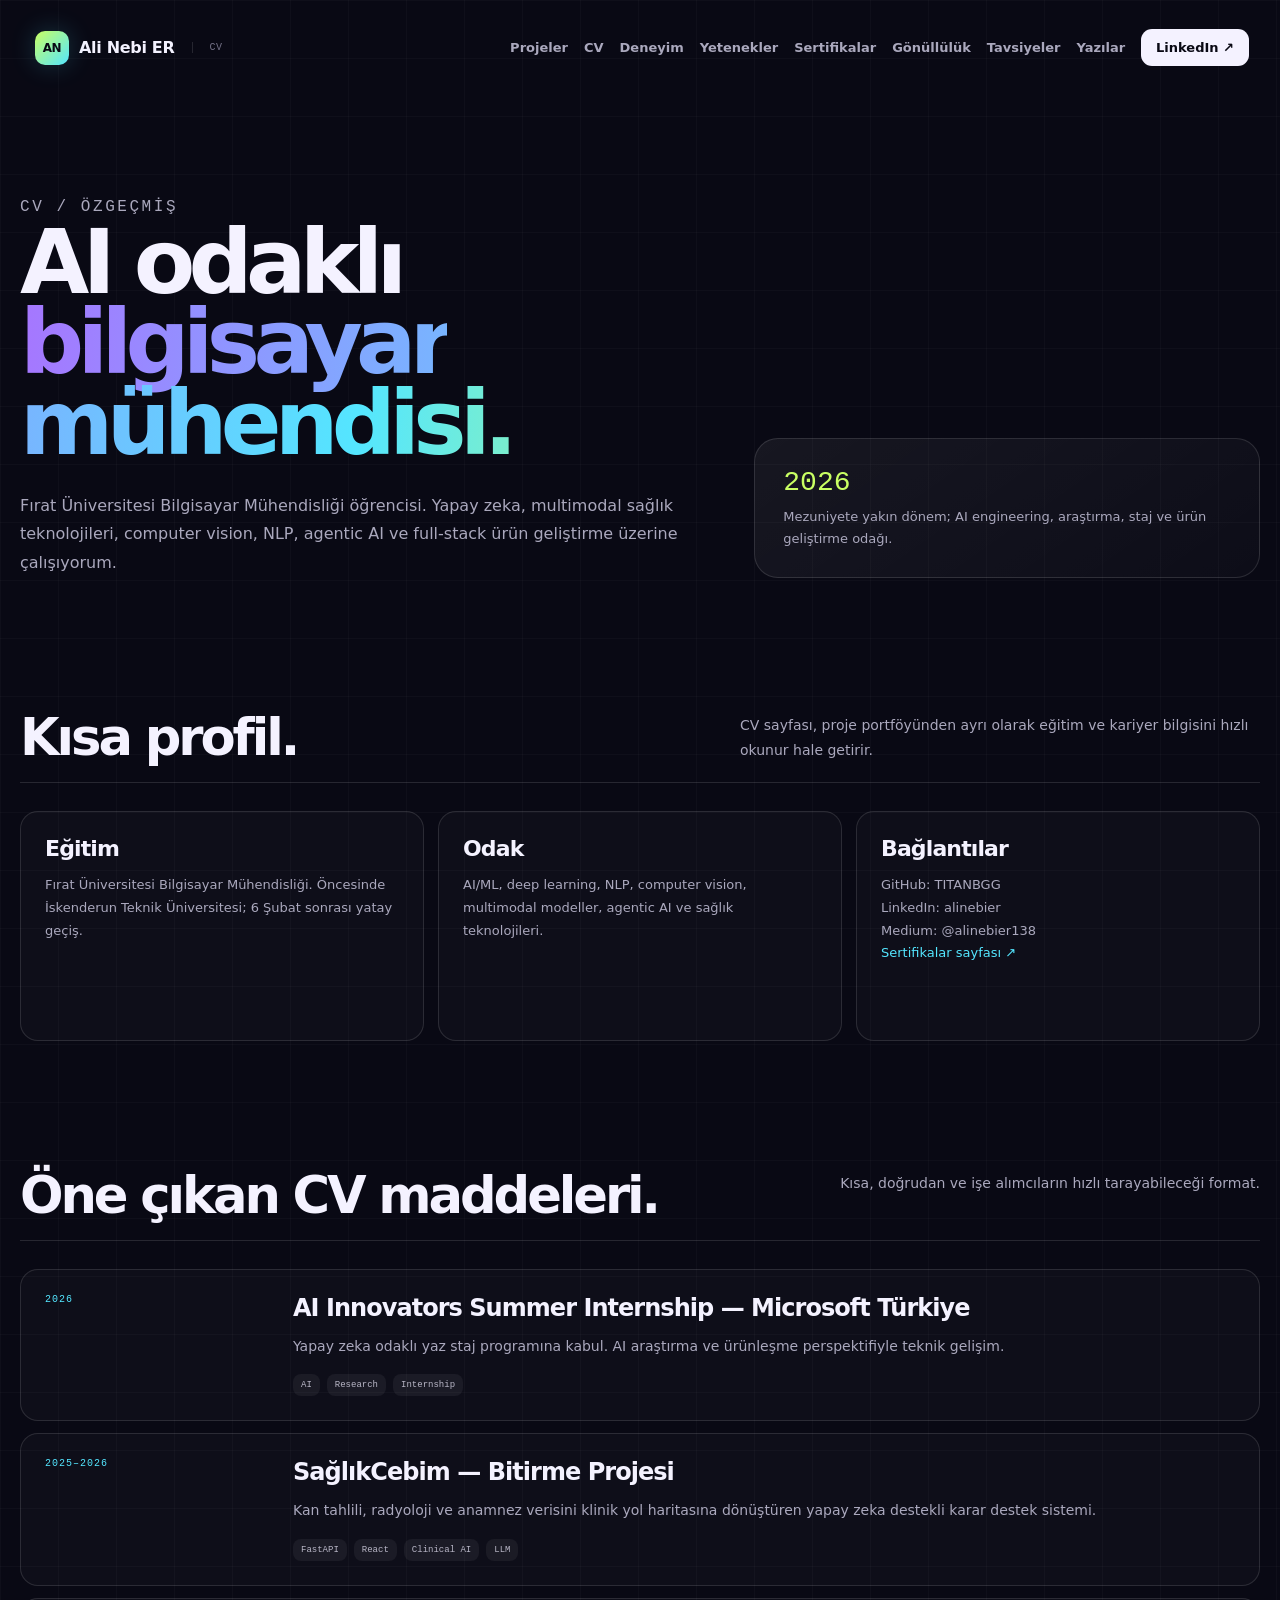
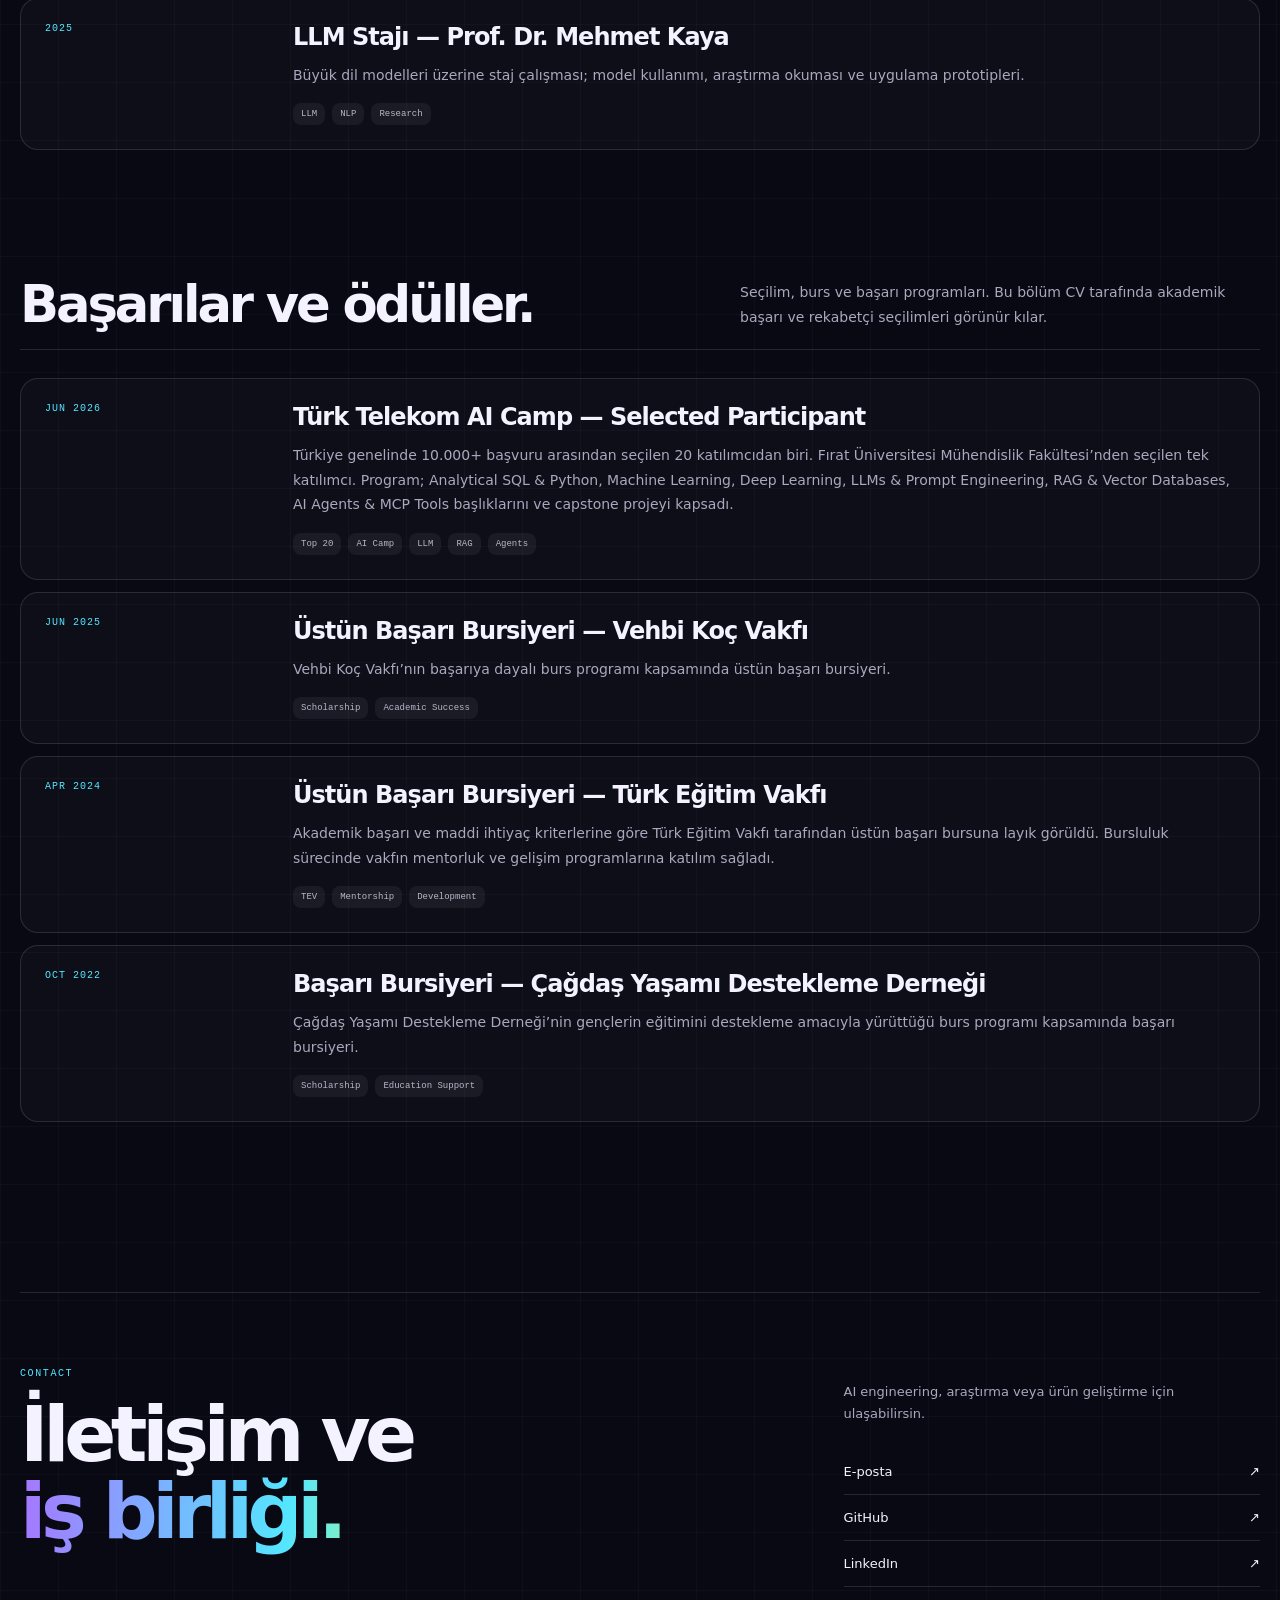
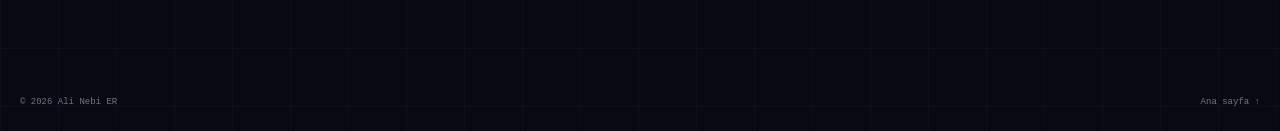
==== cv.html @ 29ad794d "Publish portfolio site" ====
﻿<!DOCTYPE html>
<!-- saved from url=(0043)https://ali-nebi-er.titanbg.chatgpt.site/cv -->
<html lang="tr"><head><meta http-equiv="Content-Type" content="text/html; charset=UTF-8">
    
    <meta name="viewport" content="width=device-width, initial-scale=1.0">
    <meta name="theme-color" content="#090914">
    <meta name="description" content="Ali Nebi ER CV: eğitim, deneyim, projeler, yetenekler ve iletişim bilgileri.">
    <title>CV — Ali Nebi ER</title>
    <link rel="icon" href="./assets/favicon.svg" type="image/svg+xml">
    <link rel="preconnect" href="https://fonts.googleapis.com/">
    <link rel="preconnect" href="https://fonts.gstatic.com/" crossorigin="">
    <link href="./assets/css2" rel="stylesheet">
    <link rel="stylesheet" href="./assets/styles.css">
    <script src="./assets/script.js" defer=""></script>
  </head>
  <body>
    <div class="page-progress" data-page-progress="" aria-hidden="true" style="--scroll-progress: 0.0000;"></div>
    <header class="site-header" data-header="">
      <a class="brand" href="./index.html#top" aria-label="Ana sayfa"><span class="brand-mark">AN</span><span class="brand-text">Ali Nebi ER</span><span class="brand-sub">CV</span></a>
      <nav class="nav" aria-label="Ana menü">
        <a href="./index.html#projeler">Projeler</a><a href="./cv.html">CV</a><a href="./deneyim.html">Deneyim</a><a href="./yetenekler.html">Yetenekler</a><a href="./cv.html#basarilar">Sertifikalar</a><a href="./gonulluluk.html">Gönüllülük</a><a href="./tavsiyeler.html">Tavsiyeler</a><a href="./yazilar.html">Yazılar</a>
        <a class="nav-cta" href="https://www.linkedin.com/in/alinebier" target="_blank" rel="noreferrer">LinkedIn ↗</a>
      </nav>
    </header>
    <main>
      <section class="page-hero section">
        <div class="reveal is-visible">
          <p class="page-kicker">CV / ÖZGEÇMİŞ</p>
          <h1>AI odaklı<br><span class="gradient-text">bilgisayar mühendisi.</span></h1>
          <p>Fırat Üniversitesi Bilgisayar Mühendisliği öğrencisi. Yapay zeka, multimodal sağlık teknolojileri, computer vision, NLP, agentic AI ve full-stack ürün geliştirme üzerine çalışıyorum.</p>
        </div>
        <div class="page-card reveal is-visible"><strong>2026</strong><span>Mezuniyete yakın dönem; AI engineering, araştırma, staj ve ürün geliştirme odağı.</span></div>
      </section>
      <section class="content-section section">
        <div class="content-heading reveal is-visible"><h2>Kısa profil.</h2><p>CV sayfası, proje portföyünden ayrı olarak eğitim ve kariyer bilgisini hızlı okunur hale getirir.</p></div>
        <div class="info-grid">
          <article class="info-card reveal is-visible"><h3>Eğitim</h3><p>Fırat Üniversitesi Bilgisayar Mühendisliği. Öncesinde İskenderun Teknik Üniversitesi; 6 Şubat sonrası yatay geçiş.</p></article>
          <article class="info-card reveal is-visible"><h3>Odak</h3><p>AI/ML, deep learning, NLP, computer vision, multimodal modeller, agentic AI ve sağlık teknolojileri.</p></article>
          <article class="info-card reveal is-visible"><h3>Bağlantılar</h3><p>GitHub: TITANBGG<br>LinkedIn: alinebier<br>Medium: @alinebier138<br><a class="card-repo" href="./cv.html#basarilar">Sertifikalar sayfası ↗</a></p></article>
        </div>
      </section>
      <section class="content-section section">
        <div class="content-heading reveal"><h2>Öne çıkan CV maddeleri.</h2><p>Kısa, doğrudan ve işe alımcıların hızlı tarayabileceği format.</p></div>
        <div class="timeline">
          <article class="timeline-item reveal"><span class="timeline-date">2026</span><div><h3>AI Innovators Summer Internship — Microsoft Türkiye</h3><p>Yapay zeka odaklı yaz staj programına kabul. AI araştırma ve ürünleşme perspektifiyle teknik gelişim.</p><div class="tag-row"><span>AI</span><span>Research</span><span>Internship</span></div></div></article>
          <article class="timeline-item reveal"><span class="timeline-date">2025–2026</span><div><h3>SağlıkCebim — Bitirme Projesi</h3><p>Kan tahlili, radyoloji ve anamnez verisini klinik yol haritasına dönüştüren yapay zeka destekli karar destek sistemi.</p><div class="tag-row"><span>FastAPI</span><span>React</span><span>Clinical AI</span><span>LLM</span></div></div></article>
          <article class="timeline-item reveal"><span class="timeline-date">2025</span><div><h3>LLM Stajı — Prof. Dr. Mehmet Kaya</h3><p>Büyük dil modelleri üzerine staj çalışması; model kullanımı, araştırma okuması ve uygulama prototipleri.</p><div class="tag-row"><span>LLM</span><span>NLP</span><span>Research</span></div></div></article>
        </div>
      </section>
      <section class="content-section section" id="basarilar">
        <div class="content-heading reveal"><h2>Başarılar ve ödüller.</h2><p>Seçilim, burs ve başarı programları. Bu bölüm CV tarafında akademik başarı ve rekabetçi seçilimleri görünür kılar.</p></div>
        <div class="timeline">
          <article class="timeline-item reveal"><span class="timeline-date">Jun 2026</span><div><h3>Türk Telekom AI Camp — Selected Participant</h3><p>Türkiye genelinde 10.000+ başvuru arasından seçilen 20 katılımcıdan biri. Fırat Üniversitesi Mühendislik Fakültesi’nden seçilen tek katılımcı. Program; Analytical SQL &amp; Python, Machine Learning, Deep Learning, LLMs &amp; Prompt Engineering, RAG &amp; Vector Databases, AI Agents &amp; MCP Tools başlıklarını ve capstone projeyi kapsadı.</p><div class="tag-row"><span>Top 20</span><span>AI Camp</span><span>LLM</span><span>RAG</span><span>Agents</span></div></div></article>
          <article class="timeline-item reveal"><span class="timeline-date">Jun 2025</span><div><h3>Üstün Başarı Bursiyeri — Vehbi Koç Vakfı</h3><p>Vehbi Koç Vakfı’nın başarıya dayalı burs programı kapsamında üstün başarı bursiyeri.</p><div class="tag-row"><span>Scholarship</span><span>Academic Success</span></div></div></article>
          <article class="timeline-item reveal"><span class="timeline-date">Apr 2024</span><div><h3>Üstün Başarı Bursiyeri — Türk Eğitim Vakfı</h3><p>Akademik başarı ve maddi ihtiyaç kriterlerine göre Türk Eğitim Vakfı tarafından üstün başarı bursuna layık görüldü. Bursluluk sürecinde vakfın mentorluk ve gelişim programlarına katılım sağladı.</p><div class="tag-row"><span>TEV</span><span>Mentorship</span><span>Development</span></div></div></article>
          <article class="timeline-item reveal"><span class="timeline-date">Oct 2022</span><div><h3>Başarı Bursiyeri — Çağdaş Yaşamı Destekleme Derneği</h3><p>Çağdaş Yaşamı Destekleme Derneği’nin gençlerin eğitimini destekleme amacıyla yürüttüğü burs programı kapsamında başarı bursiyeri.</p><div class="tag-row"><span>Scholarship</span><span>Education Support</span></div></div></article>
        </div>
      </section>
      <footer class="contact-footer section reveal"><div><p class="eyebrow">CONTACT</p><h2>İletişim ve<br><span class="gradient-text">iş birliği.</span></h2></div><div class="contact-side"><p>AI engineering, araştırma veya ürün geliştirme için ulaşabilirsin.</p><div class="social-links"><a href="mailto:alinebier138@gmail.com">E-posta <span>↗</span></a><a href="https://github.com/TITANBGG" target="_blank" rel="noreferrer">GitHub <span>↗</span></a><a href="https://www.linkedin.com/in/alinebier" target="_blank" rel="noreferrer">LinkedIn <span>↗</span></a></div></div><div class="footer-bottom"><span>© <span data-year="">2026</span> Ali Nebi ER</span><a href="./index.html#top">Ana sayfa ↑</a></div></footer>
    </main>
  

<audio class="audio-output" style="display: none;"></audio><div id="volume-booster-visusalizer">
                    <div class="sound">
                        <div class="sound-icon"></div>
                        <div class="sound-wave sound-wave_one"></div>
                        <div class="sound-wave sound-wave_two"></div>
                        <div class="sound-wave sound-wave_three"></div>
                    </div>
                    <div class="segments-box">
                        <div data-range="1-20" class="segment"><span></span></div>
                        <div data-range="21-40" class="segment"><span></span></div>
                        <div data-range="41-60" class="segment"><span></span></div>
                        <div data-range="61-80" class="segment"><span></span></div>
                        <div data-range="81-100" class="segment"><span></span></div>
                    </div>
                </div></body></html>
---- assets/styles.css ----
:root {
  --bg: #090914;
  --surface: #111120;
  --surface-2: #17172a;
  --text: #f4f2ff;
  --muted: #aaa8bd;
  --muted-2: #747287;
  --line: rgba(255, 255, 255, 0.12);
  --line-strong: rgba(255, 255, 255, 0.22);
  --purple: #a676ff;
  --cyan: #54e6ff;
  --lime: #c9ff63;
  --orange: #ff8460;
  --radius: 24px;
  --font: "Manrope", system-ui, -apple-system, BlinkMacSystemFont, "Segoe UI", sans-serif;
  --mono: "DM Mono", ui-monospace, SFMono-Regular, Menlo, monospace;
}

* { box-sizing: border-box; }
html { scroll-behavior: smooth; }
body {
  margin: 0;
  color: var(--text);
  background:
    linear-gradient(rgba(255,255,255,.025) 1px, transparent 1px),
    linear-gradient(90deg, rgba(255,255,255,.025) 1px, transparent 1px),
    var(--bg);
  background-size: 58px 58px;
  font-family: var(--font);
  -webkit-font-smoothing: antialiased;
  overflow-x: hidden;
}
body.dialog-open { overflow: hidden; }
::selection { color: #090914; background: var(--cyan); }
a { color: inherit; text-decoration: none; }
button, input { font: inherit; }
button { color: inherit; }
.sr-only { position: absolute; width: 1px; height: 1px; padding: 0; margin: -1px; overflow: hidden; clip: rect(0,0,0,0); white-space: nowrap; border: 0; }
.skip-link { position: fixed; top: 10px; left: 10px; z-index: 100; padding: 10px 14px; background: white; color: #090914; transform: translateY(-150%); border-radius: 8px; }
.skip-link:focus { transform: translateY(0); }
:focus-visible { outline: 3px solid var(--cyan); outline-offset: 4px; }

.page-progress { position: fixed; z-index: 90; top: 0; left: 0; width: 100%; height: 3px; pointer-events: none; background: linear-gradient(90deg, var(--purple), var(--cyan), var(--lime)); box-shadow: 0 0 20px rgba(84,230,255,.55); transform: scaleX(var(--scroll-progress, 0)); transform-origin: left center; }
.pointer-aura { position: fixed; z-index: -1; left: 0; top: 0; width: 460px; height: 460px; border-radius: 50%; pointer-events: none; opacity: 0; background: radial-gradient(circle, rgba(84,230,255,.10), rgba(166,118,255,.045) 38%, transparent 70%); filter: blur(14px); transform: translate3d(calc(var(--pointer-x, -500px) - 50%), calc(var(--pointer-y, -500px) - 50%), 0); transition: opacity .35s ease; }
body.has-pointer .pointer-aura { opacity: 1; }
.ambient { position: fixed; width: 38rem; height: 38rem; pointer-events: none; filter: blur(130px); opacity: .16; z-index: -2; border-radius: 50%; will-change: transform; }
.ambient-one { background: var(--purple); left: -18rem; top: 10rem; animation: drift-one 18s ease-in-out infinite alternate; }
.ambient-two { background: var(--cyan); right: -22rem; top: 60rem; animation: drift-two 22s ease-in-out infinite alternate; }

.site-header {
  position: fixed; z-index: 50; top: 18px; left: 50%; width: min(1240px, calc(100% - 32px));
  transform: translateX(-50%); display: flex; align-items: center; justify-content: space-between;
  padding: 10px 10px 10px 14px; border: 1px solid transparent; border-radius: 18px;
  transition: background .3s ease, border-color .3s ease, backdrop-filter .3s ease;
}
.site-header.is-scrolled { background: rgba(9,9,20,.78); border-color: var(--line); backdrop-filter: blur(18px); }
.brand { display: inline-flex; align-items: center; gap: 10px; font-weight: 800; letter-spacing: -.02em; }
.brand-mark { position: relative; display: grid; place-items: center; width: 34px; height: 34px; color: #090914; border-radius: 10px; background: linear-gradient(135deg, var(--lime), var(--cyan)); box-shadow: 0 0 26px rgba(84,230,255,.2); font-size: 12px; }
.brand-sub { margin-left: 8px; padding-left: 16px; border-left: 1px solid var(--line); color: var(--muted-2); font: 10px var(--mono); letter-spacing: .06em; }
.nav { display: flex; align-items: center; gap: 16px; font-size: 13px; font-weight: 600; }
.nav > a:not(.nav-cta) { color: var(--muted); transition: color .2s ease; }
.nav > a:not(.nav-cta):hover { color: var(--text); }
.nav-cta { padding: 11px 15px; border-radius: 11px; color: #090914; background: var(--text); }

.section { width: min(1240px, calc(100% - 40px)); margin-inline: auto; }
.eyebrow, .micro-label, .case-label { margin: 0 0 18px; color: var(--cyan); font-family: var(--mono); font-size: 10px; letter-spacing: .16em; text-transform: uppercase; }
.status-dot { display: inline-block; width: 7px; height: 7px; margin-right: 8px; border-radius: 50%; background: var(--lime); box-shadow: 0 0 16px var(--lime); }
.gradient-text { color: transparent; background: linear-gradient(95deg, var(--purple), var(--cyan) 38%, var(--lime) 62%, var(--purple)); background-size: 220% auto; -webkit-background-clip: text; background-clip: text; animation: gradient-flow 7s linear infinite; }

.hero { min-height: 100vh; padding: 175px 0 70px; display: grid; grid-template-columns: 1.1fr .9fr; gap: 70px 80px; align-items: center; }
.hero-identity { display: flex; align-items: center; gap: 14px; margin-bottom: 30px; }
.portrait-ring { position: relative; width: 82px; height: 82px; flex: 0 0 auto; padding: 3px; border-radius: 50%; background: conic-gradient(from var(--portrait-angle, 0deg), var(--purple), var(--cyan), var(--lime), var(--purple)); box-shadow: 0 0 36px rgba(84,230,255,.17); animation: portrait-ring 8s linear infinite; }
.portrait-ring::after { content: ""; position: absolute; inset: -6px; z-index: -1; border: 1px solid rgba(84,230,255,.14); border-radius: inherit; }
.portrait-ring img { width: 100%; height: 100%; display: block; border: 3px solid var(--bg); border-radius: 50%; object-fit: cover; }
.hero-identity div:last-child { display: grid; gap: 5px; }
.hero-identity strong { font-size: 16px; letter-spacing: -.02em; }
.hero-identity span { color: var(--muted-2); font: 10px var(--mono); }
.hero h1 { max-width: 760px; margin: 0; font-size: clamp(4rem, 8vw, 7.2rem); line-height: .9; letter-spacing: -.08em; }
.hero-lead { max-width: 660px; margin: 32px 0 0; color: var(--muted); font-size: clamp(1rem, 1.45vw, 1.18rem); line-height: 1.75; }
.hero-actions { display: flex; gap: 12px; margin-top: 38px; }
.button { position: relative; display: inline-flex; align-items: center; justify-content: center; gap: 22px; min-height: 52px; padding: 0 20px; overflow: hidden; border-radius: 14px; font-weight: 700; font-size: 13px; transition: transform .2s ease, background .2s ease, box-shadow .2s ease; }
.button:hover { transform: translateY(-3px); }
.button-primary { color: #090914; background: linear-gradient(120deg, var(--lime), var(--cyan)); box-shadow: 0 12px 35px rgba(84,230,255,.14); }
.button-primary::after { content: ""; position: absolute; inset: -120% auto -120% -40%; width: 34%; background: rgba(255,255,255,.55); transform: rotate(18deg) translateX(-260%); transition: transform .7s ease; }
.button-primary:hover { box-shadow: 0 18px 45px rgba(84,230,255,.24); }
.button-primary:hover::after { transform: rotate(18deg) translateX(650%); }
.button-ghost { border: 1px solid var(--line); background: rgba(255,255,255,.03); }

.hero-console { --console-rx: 0deg; --console-ry: 0deg; position: relative; align-self: stretch; min-height: 420px; padding: 24px; overflow: hidden; border: 1px solid var(--line-strong); border-radius: 30px; background: linear-gradient(145deg, rgba(255,255,255,.09), rgba(255,255,255,.025)); box-shadow: 0 45px 90px rgba(0,0,0,.38), inset 0 1px 0 rgba(255,255,255,.08); backdrop-filter: blur(16px); transform: perspective(1100px) rotateX(var(--console-rx)) rotateY(var(--console-ry)) rotateZ(1.3deg); transform-style: preserve-3d; transition: transform .22s ease-out, border-color .3s ease, box-shadow .3s ease; }
.hero-console:hover { border-color: rgba(84,230,255,.38); box-shadow: 0 50px 110px rgba(0,0,0,.46), 0 0 55px rgba(84,230,255,.07), inset 0 1px 0 rgba(255,255,255,.1); }
.hero-console::before { content: ""; position: absolute; right: -15%; bottom: -35%; width: 330px; height: 330px; border-radius: 50%; background: conic-gradient(var(--purple), var(--cyan), var(--lime), var(--purple)); filter: blur(75px); opacity: .24; }
.hero-console::after { content: ""; position: absolute; z-index: 1; left: 0; right: 0; top: -20%; height: 90px; pointer-events: none; background: linear-gradient(180deg, transparent, rgba(84,230,255,.055), transparent); animation: scan-line 5.8s linear infinite; }
.console-bar { display: flex; align-items: center; gap: 7px; padding-bottom: 18px; border-bottom: 1px solid var(--line); }
.console-bar > span { width: 8px; height: 8px; border-radius: 50%; background: var(--orange); }
.console-bar > span:nth-child(2) { background: var(--lime); }
.console-bar > span:nth-child(3) { background: var(--cyan); }
.console-bar code { margin-left: auto; color: var(--muted-2); font: 9px var(--mono); }
.hero-console pre { position: relative; z-index: 2; margin: 40px 0 25px; white-space: pre-wrap; color: #d6d3e4; font: clamp(12px, 1.25vw, 15px)/2 var(--mono); }
.code-key { color: var(--purple); }
.code-value { color: var(--lime); }
.code-number { color: var(--cyan); }
.console-signal { position: absolute; left: 24px; right: 24px; bottom: 24px; display: flex; align-items: center; gap: 12px; color: var(--muted-2); font: 9px var(--mono); }
.console-signal span { width: 7px; height: 7px; border-radius: 50%; background: var(--lime); box-shadow: 0 0 12px var(--lime); animation: blink 1.8s ease infinite; }

.portfolio-stats { grid-column: 1 / -1; display: grid; grid-template-columns: repeat(4, 1fr); overflow: hidden; border: 1px solid var(--line); border-radius: var(--radius); background: linear-gradient(90deg, rgba(166,118,255,.04), rgba(84,230,255,.025), rgba(201,255,99,.025)); }
.portfolio-stats div { position: relative; display: flex; flex-direction: column; gap: 4px; padding: 26px; border-right: 1px solid var(--line); transition: background .25s ease, transform .25s ease; }
.portfolio-stats div:hover { z-index: 1; background: rgba(255,255,255,.045); transform: translateY(-3px); }
.portfolio-stats div:last-child { border-right: 0; }
.portfolio-stats strong { color: var(--lime); font: 500 28px var(--mono); }
.portfolio-stats span { color: var(--muted); font-size: 11px; }

.projects, .profiles, .approach { padding: 125px 0; }
.section-heading { display: flex; align-items: flex-end; justify-content: space-between; gap: 45px; margin-bottom: 48px; }
.section-heading .eyebrow { margin-bottom: 12px; }
.section-heading h2 { margin: 0; font-size: clamp(3.3rem, 6vw, 5.8rem); line-height: .92; letter-spacing: -.07em; }
.section-heading > p { max-width: 470px; margin: 0 0 5px; color: var(--muted); font-size: 14px; line-height: 1.75; }

.project-controls { display: flex; align-items: flex-start; justify-content: space-between; gap: 16px; }
.filters { display: flex; flex-wrap: wrap; gap: 8px; }
.filter { position: relative; min-height: 42px; padding: 0 13px; border: 1px solid var(--line); border-radius: 12px; background: rgba(255,255,255,.012); color: var(--muted); cursor: pointer; font-size: 11px; font-weight: 650; transition: transform .2s ease, color .2s ease, border-color .2s ease, background .2s ease, box-shadow .2s ease; }
.filter span { margin-left: 6px; opacity: .55; font: 9px var(--mono); }
.filter:hover { transform: translateY(-2px); border-color: rgba(84,230,255,.34); color: var(--text); background: rgba(84,230,255,.04); }
.filter.is-active { background: linear-gradient(120deg, var(--purple), var(--cyan) 62%, var(--lime)); color: #090914; border-color: transparent; box-shadow: 0 10px 28px rgba(84,230,255,.17); }
.filter.is-active span { opacity: .72; }
.filter-priority { min-width: 128px; }
.project-search { flex: 0 0 230px; display: flex; align-items: center; gap: 9px; height: 42px; padding: 0 12px; border: 1px solid var(--line); border-radius: 12px; background: rgba(255,255,255,.012); transition: border-color .2s ease, box-shadow .2s ease, background .2s ease; }
.project-search:focus-within { border-color: rgba(84,230,255,.55); background: rgba(84,230,255,.035); box-shadow: 0 0 0 4px rgba(84,230,255,.06); }
.project-search svg { width: 16px; flex: 0 0 auto; fill: none; stroke: var(--muted); stroke-width: 1.8; }
.project-search input { min-width: 0; width: 100%; border: 0; outline: 0; background: transparent; color: var(--text); font-size: 11px; }
.project-search input::placeholder { color: #6f6d81; }
.result-line { display: flex; align-items: center; justify-content: space-between; margin: 26px 0 16px; color: var(--muted-2); font: 9px var(--mono); letter-spacing: .04em; }
.result-line p { margin: 0; }
.result-line p span { color: var(--cyan); }

.project-grid { display: grid; grid-template-columns: repeat(3, 1fr); gap: 14px; }
.case-card { --delay: 0ms; --rx: 0deg; --ry: 0deg; --lift: 0px; --mx: 50%; --my: 50%; position: relative; min-height: 460px; display: flex; flex-direction: column; padding: 23px; overflow: hidden; border: 1px solid var(--line); border-radius: var(--radius); background: linear-gradient(145deg, rgba(255,255,255,.052), rgba(255,255,255,.017)); opacity: 0; transform: translateY(20px); transition: opacity .55s ease var(--delay), transform .18s ease-out, border-color .25s ease, box-shadow .25s ease; transform-style: preserve-3d; }
.case-card::before { content: ""; position: absolute; z-index: -1; inset: 0; opacity: 0; pointer-events: none; background: radial-gradient(420px circle at var(--mx) var(--my), rgba(84,230,255,.16), rgba(166,118,255,.07) 30%, transparent 64%); transition: opacity .3s ease; }
.case-card::after { content: ""; position: absolute; z-index: -1; width: 180px; height: 180px; right: -100px; top: -100px; border-radius: 50%; background: var(--purple); filter: blur(75px); opacity: 0; transition: opacity .3s ease; }
.case-card.is-visible { opacity: 1; transform: perspective(1000px) translateY(var(--lift)) rotateX(var(--rx)) rotateY(var(--ry)); }
.case-card:hover { --lift: -7px; border-color: rgba(84,230,255,.5); box-shadow: 0 24px 55px rgba(0,0,0,.28), 0 0 35px rgba(84,230,255,.055); }
.case-card:hover::before { opacity: 1; }
.case-card:hover::after { opacity: .22; }
.case-card.is-featured { background: radial-gradient(circle at 90% 4%, rgba(84,230,255,.10), transparent 36%), linear-gradient(145deg, rgba(255,255,255,.065), rgba(255,255,255,.02)); }
.card-topline { display: flex; align-items: center; justify-content: space-between; color: var(--muted-2); font: 9px var(--mono); letter-spacing: .08em; }
.card-repo { color: var(--cyan); }
.card-repo:hover { color: var(--lime); }
.card-private { color: #676579; }
.card-category-row { display: flex; gap: 6px; margin-top: 20px; }
.card-category-row span { padding: 5px 7px; border: 1px solid var(--line); border-radius: 999px; color: #9290a4; font: 8px var(--mono); }
.card-copy { padding-top: 34px; }
.card-kicker { margin: 0 0 10px !important; color: var(--purple) !important; font: 9px var(--mono) !important; letter-spacing: .08em; text-transform: uppercase; }
.case-card h3 { min-height: 2.25em; margin: 0; font-size: clamp(1.45rem, 2.1vw, 2rem); line-height: 1.08; letter-spacing: -.05em; }
.case-card p { margin: 15px 0 18px; color: var(--muted); font-size: 12px; line-height: 1.7; }
.card-metric { display: flex; align-items: baseline; gap: 9px; padding: 13px 0; margin-top: auto; border-top: 1px solid var(--line); border-bottom: 1px solid var(--line); }
.card-metric strong { color: var(--lime); font: 500 22px var(--mono); }
.card-metric span { color: var(--muted-2); font: 8px var(--mono); text-transform: uppercase; }
.card-stack { display: flex; flex-wrap: wrap; gap: 5px; padding: 15px 0; }
.card-stack span, .dialog-stack span { padding: 5px 7px; border-radius: 7px; background: rgba(255,255,255,.055); color: #b9b7c7; font: 8px var(--mono); }
.case-open { display: flex; align-items: center; justify-content: space-between; width: 100%; min-height: 42px; padding: 0 13px; border: 1px solid var(--line); border-radius: 11px; background: rgba(255,255,255,.035); cursor: pointer; color: var(--text); font-size: 11px; font-weight: 700; transition: .2s ease; }
.case-open span:last-child { color: var(--cyan); }
.case-open:hover { border-color: var(--cyan); background: rgba(84,230,255,.08); }
.empty-state { padding: 70px 20px; text-align: center; color: var(--muted); border: 1px dashed var(--line); border-radius: var(--radius); }

.profiles { padding-top: 35px; }
.profile-grid { display: grid; grid-template-columns: repeat(3, 1fr); gap: 14px; }
.profile-card { position: relative; min-height: 295px; display: flex; flex-direction: column; justify-content: space-between; padding: 26px; overflow: hidden; border: 1px solid var(--line); border-radius: var(--radius); background: linear-gradient(145deg, rgba(255,255,255,.055), rgba(255,255,255,.018)); transition: transform .25s ease, border-color .25s ease, box-shadow .25s ease; }
.profile-card::before { content: ""; position: absolute; inset: auto -80px -100px auto; width: 210px; height: 210px; border-radius: 50%; background: var(--cyan); opacity: .13; filter: blur(60px); transition: opacity .25s ease, transform .25s ease; }
.profile-card:nth-child(2)::before { background: var(--purple); }
.profile-card:nth-child(3)::before { background: var(--lime); }
.profile-card:hover { transform: translateY(-6px); border-color: rgba(84,230,255,.4); box-shadow: 0 24px 55px rgba(0,0,0,.24); }
.profile-card:hover::before { opacity: .25; transform: scale(1.08); }
.profile-card span { color: var(--cyan); font: 10px var(--mono); letter-spacing: .14em; text-transform: uppercase; }
.profile-card strong { display: block; margin-top: 58px; font-size: clamp(1.75rem, 3vw, 2.45rem); line-height: 1; letter-spacing: -.05em; }
.profile-card p { max-width: 340px; margin: 18px 0 34px; color: var(--muted); font-size: 13px; line-height: 1.7; }
.profile-card em { color: var(--lime); font: normal 10px var(--mono); letter-spacing: .08em; text-transform: uppercase; }

.page-hero { min-height: 58vh; padding: 165px 0 70px; display: grid; grid-template-columns: 1fr .75fr; gap: 60px; align-items: end; }
.page-kicker { margin: 0 0 18px; color: var(--cyan); font: 10px var(--mono); letter-spacing: .16em; text-transform: uppercase; }
.page-hero h1 { margin: 0; font-size: clamp(3.5rem, 7vw, 6.5rem); line-height: .9; letter-spacing: -.075em; }
.page-hero p { max-width: 720px; margin: 28px 0 0; color: var(--muted); font-size: 16px; line-height: 1.8; }
.page-card { border: 1px solid var(--line); border-radius: var(--radius); background: linear-gradient(145deg, rgba(255,255,255,.06), rgba(255,255,255,.018)); padding: 28px; }
.page-card strong { display: block; color: var(--lime); font: 500 28px var(--mono); }
.page-card span { display: block; margin-top: 8px; color: var(--muted); font-size: 13px; line-height: 1.65; }
.content-section { padding: 65px 0; }
.content-section:first-of-type { padding-top: 35px; }
.content-heading { display: flex; justify-content: space-between; gap: 40px; margin-bottom: 28px; border-bottom: 1px solid var(--line); padding-bottom: 20px; }
.content-heading h2 { margin: 0; font-size: clamp(2.2rem, 4vw, 4rem); line-height: .95; letter-spacing: -.06em; }
.content-heading p { max-width: 520px; margin: 0; color: var(--muted); font-size: 14px; line-height: 1.75; }
.timeline { display: grid; gap: 12px; }
.timeline-item { display: grid; grid-template-columns: 220px 1fr; gap: 28px; padding: 24px; border: 1px solid var(--line); border-radius: 18px; background: rgba(255,255,255,.025); }
.timeline-date { color: var(--cyan); font: 10px var(--mono); letter-spacing: .1em; text-transform: uppercase; }
.timeline-item h3 { margin: 0; font-size: 24px; letter-spacing: -.04em; }
.timeline-item p { margin: 12px 0 0; color: var(--muted); font-size: 14px; line-height: 1.75; }
.tag-row { display: flex; flex-wrap: wrap; gap: 7px; margin-top: 16px; }
.tag-row span { padding: 6px 8px; border-radius: 8px; background: rgba(255,255,255,.055); color: #b9b7c7; font: 9px var(--mono); }
.info-grid { display: grid; grid-template-columns: repeat(3, 1fr); gap: 14px; }
.info-card { min-height: 230px; padding: 24px; border: 1px solid var(--line); border-radius: 18px; background: rgba(255,255,255,.025); }
.info-card h3 { margin: 0; font-size: 22px; letter-spacing: -.04em; }
.info-card p, .info-card li { color: var(--muted); font-size: 13px; line-height: 1.75; }
.info-card ul { padding-left: 18px; margin: 16px 0 0; }
.skill-snapshot { display: grid; grid-template-columns: repeat(3, 1fr); gap: 14px; }
.skill-focus-card { position: relative; min-height: 315px; padding: 28px; overflow: hidden; border: 1px solid var(--line); border-radius: var(--radius); background: linear-gradient(145deg, rgba(84,230,255,.055), rgba(255,255,255,.018)); }
.skill-focus-card::after { content: ""; position: absolute; right: -80px; bottom: -90px; width: 220px; height: 220px; border-radius: 50%; background: var(--cyan); opacity: .12; filter: blur(65px); }
.skill-focus-card:nth-child(2)::after { background: var(--purple); }
.skill-focus-card:nth-child(3)::after { background: var(--lime); }
.skill-focus-card > span { color: var(--cyan); font: 10px var(--mono); letter-spacing: .14em; }
.skill-focus-card h3 { margin: 72px 0 16px; font-size: 30px; line-height: 1; letter-spacing: -.05em; }
.skill-focus-card p { position: relative; z-index: 1; margin: 0; color: var(--muted); font-size: 13px; line-height: 1.75; }
.skill-focus-card strong { position: relative; z-index: 1; display: block; margin-top: 28px; color: var(--lime); font: 10px var(--mono); letter-spacing: .04em; }
.skill-matrix { display: grid; grid-template-columns: repeat(2, 1fr); gap: 14px; }
.skill-card { min-height: 285px; padding: 26px; border: 1px solid var(--line); border-radius: 18px; background: rgba(255,255,255,.025); transition: transform .22s ease, border-color .22s ease, background .22s ease; }
.skill-card:hover { transform: translateY(-4px); border-color: rgba(84,230,255,.36); background: rgba(84,230,255,.04); }
.skill-card-head { display: flex; align-items: flex-start; justify-content: space-between; gap: 18px; }
.skill-card-head h3 { margin: 0; font-size: 25px; line-height: 1.05; letter-spacing: -.045em; }
.skill-card-head span { padding: 7px 9px; border: 1px solid rgba(201,255,99,.22); border-radius: 999px; color: var(--lime); font: 8px var(--mono); letter-spacing: .08em; text-transform: uppercase; }
.skill-card p { min-height: 66px; margin: 18px 0 18px; color: var(--muted); font-size: 13px; line-height: 1.7; }
.skill-meter { height: 8px; overflow: hidden; border: 1px solid var(--line); border-radius: 999px; background: rgba(255,255,255,.035); }
.skill-meter i { display: block; width: var(--level); height: 100%; border-radius: inherit; background: linear-gradient(90deg, var(--purple), var(--cyan), var(--lime)); box-shadow: 0 0 18px rgba(84,230,255,.28); }
.tool-cloud { display: flex; flex-wrap: wrap; gap: 10px; padding: 26px; border: 1px solid var(--line); border-radius: var(--radius); background: linear-gradient(145deg, rgba(166,118,255,.055), rgba(255,255,255,.018)); }
.tool-cloud span { padding: 10px 12px; border: 1px solid rgba(255,255,255,.11); border-radius: 999px; background: rgba(255,255,255,.04); color: #d8d6e5; font: 10px var(--mono); transition: transform .2s ease, border-color .2s ease, color .2s ease; }
.tool-cloud span:hover { transform: translateY(-2px); border-color: rgba(84,230,255,.42); color: var(--cyan); }
.skill-proof-list .timeline-item { background: linear-gradient(145deg, rgba(255,255,255,.032), rgba(84,230,255,.02)); }
.quote-card { padding: 26px; border: 1px solid rgba(84,230,255,.24); border-radius: 18px; background: linear-gradient(145deg, rgba(84,230,255,.06), rgba(166,118,255,.04)); }
.quote-card blockquote { margin: 0; color: #d8d6e5; font-size: 18px; line-height: 1.7; }
.quote-card cite { display: block; margin-top: 18px; color: var(--muted-2); font: normal 10px var(--mono); letter-spacing: .1em; text-transform: uppercase; }
.article-list { display: grid; grid-template-columns: repeat(2, 1fr); gap: 14px; }
.article-card { display: block; padding: 24px; border: 1px solid var(--line); border-radius: 18px; background: rgba(255,255,255,.025); transition: transform .2s ease, border-color .2s ease, background .2s ease; }
.article-card:hover { transform: translateY(-4px); border-color: rgba(84,230,255,.38); background: rgba(84,230,255,.045); }
.article-card span { color: var(--cyan); font: 9px var(--mono); letter-spacing: .12em; text-transform: uppercase; }
.article-card h3 { margin: 18px 0 12px; font-size: 24px; letter-spacing: -.04em; }
.article-card p { margin: 0; color: var(--muted); font-size: 13px; line-height: 1.7; }
.article-card em { display: inline-block; margin-top: 18px; color: var(--lime); font: normal 10px var(--mono); letter-spacing: .08em; text-transform: uppercase; }
.cert-grid { display: grid; grid-template-columns: repeat(2, 1fr); gap: 14px; }
.cert-card { position: relative; min-height: 235px; padding: 24px; overflow: hidden; border: 1px solid var(--line); border-radius: 18px; background: rgba(255,255,255,.025); }
.cert-card::after { content: ""; position: absolute; right: -70px; bottom: -90px; width: 190px; height: 190px; border-radius: 50%; background: var(--purple); opacity: .12; filter: blur(55px); }
.cert-top { display: flex; align-items: center; gap: 16px; margin-bottom: 24px; }
.cert-logo { position: relative; width: 64px; height: 64px; flex: 0 0 auto; display: grid; place-items: center; overflow: hidden; padding: 8px; border: 1px solid var(--line); border-radius: 16px; color: #fff; background: #fff; object-fit: contain; font: 800 15px var(--mono); text-shadow: 0 1px 8px rgba(0,0,0,.26); }
.logo-anthropic { color: #17120f; background: #f4efe6; font-size: 13px; letter-spacing: -.05em; text-shadow: none; }
.logo-nasa { background: radial-gradient(circle at 34% 32%, #fff 0 4px, transparent 5px), linear-gradient(135deg, #0b3d91, #1d65c1); font-size: 11px; }
.logo-akbank { background: #e30613; }
.logo-google { background: conic-gradient(from 45deg, #4285f4 0 25%, #34a853 0 50%, #fbbc05 0 75%, #ea4335 0); font-size: 24px; }
.logo-academy { background: linear-gradient(135deg, #3b82f6, #22c55e); }
.logo-ibm { background: repeating-linear-gradient(0deg, #0f62fe 0 4px, #054ada 4px 8px); }
.logo-btk { background: #123c69; }
.logo-linkedin { background: #0a66c2; font-size: 24px; text-transform: none; }
.logo-yetgen { color: #111; background: linear-gradient(135deg, #ff7a00, #ffd000); text-shadow: none; }
.logo-mentorink { background: #6c4ff6; }
.logo-ge { background: #0072ce; }
.logo-tubitak { background: #d71920; }
.logo-wtech { background: #111; }
.logo-teknolojide-kadin { background: linear-gradient(135deg, #7c3aed, #ec4899); }
.logo-hacettepe { background: #8b1e3f; }
.logo-paloalto { background: #fa582d; }
.logo-bogazici { background: #003b71; }
.logo-cydd { background: #00a3e0; }
.logo-afad { background: #f58220; }
.logo-tusiad { background: #00539b; }
.cert-issuer { color: var(--muted-2); font: 9px var(--mono); letter-spacing: .1em; text-transform: uppercase; }
.cert-card h3 { position: relative; z-index: 1; margin: 0; font-size: 21px; line-height: 1.18; letter-spacing: -.04em; }
.cert-card p { position: relative; z-index: 1; margin: 14px 0 0; color: var(--muted); font-size: 13px; line-height: 1.7; }
.credential-id { display: inline-block; margin-top: 14px; color: var(--cyan); font: 9px var(--mono); word-break: break-all; }

.archive-section { margin-top: 150px; padding-top: 105px; border-top: 1px solid var(--line); }
.archive-heading { display: flex; align-items: flex-end; justify-content: space-between; gap: 45px; margin-bottom: 42px; }
.archive-heading h3 { margin: 0; font-size: clamp(3rem, 5.5vw, 5.4rem); line-height: .94; letter-spacing: -.07em; }
.archive-heading > p { max-width: 500px; margin: 0 0 5px; color: var(--muted); font-size: 14px; line-height: 1.75; }
.archive-controls { display: flex; align-items: flex-start; justify-content: space-between; gap: 16px; }
.archive-grid { display: grid; grid-template-columns: repeat(3, 1fr); gap: 12px; }
.archive-card { --rx: 0deg; --ry: 0deg; --mx: 50%; --my: 50%; position: relative; min-height: 325px; display: flex; flex-direction: column; padding: 20px; overflow: hidden; border: 1px solid var(--line); border-radius: 20px; background: rgba(255,255,255,.022); transition: transform .18s ease-out, border-color .25s ease, background .25s ease, box-shadow .25s ease; transform-style: preserve-3d; }
.archive-card::before { content: ""; position: absolute; z-index: -1; inset: 0; opacity: 0; pointer-events: none; background: radial-gradient(360px circle at var(--mx) var(--my), rgba(166,118,255,.13), rgba(84,230,255,.05) 35%, transparent 68%); transition: opacity .25s ease; }
.archive-card:hover { transform: perspective(900px) translateY(-5px) rotateX(var(--rx)) rotateY(var(--ry)); border-color: rgba(84,230,255,.38); background: rgba(255,255,255,.038); box-shadow: 0 20px 42px rgba(0,0,0,.22); }
.archive-card:hover::before { opacity: 1; }
.archive-kicker { margin: 35px 0 9px !important; color: var(--purple) !important; font: 8px var(--mono) !important; letter-spacing: .08em; text-transform: uppercase; }
.archive-card h4 { min-height: 2.3em; margin: 0; font-size: 19px; line-height: 1.15; letter-spacing: -.04em; }
.archive-card > p:not(.archive-kicker) { margin: 13px 0 18px; color: var(--muted); font-size: 11px; line-height: 1.65; }
.archive-stack { display: flex; flex-wrap: wrap; gap: 5px; margin-top: auto; padding: 14px 0; border-top: 1px solid var(--line); }
.archive-stack span { padding: 5px 7px; border-radius: 7px; background: rgba(255,255,255,.05); color: #aaa8bb; font: 8px var(--mono); }
.archive-open { display: flex; align-items: center; justify-content: space-between; min-height: 39px; padding: 0 11px; border: 1px solid var(--line); border-radius: 10px; background: transparent; cursor: pointer; font-size: 10px; font-weight: 700; }
.archive-open span:last-child { color: var(--cyan); }
.archive-open:hover { border-color: var(--cyan); background: rgba(84,230,255,.06); }

.approach { padding-bottom: 0; }
.pipeline { display: grid; grid-template-columns: repeat(4, 1fr); border: 1px solid var(--line); border-radius: var(--radius); overflow: hidden; background: rgba(255,255,255,.022); }
.pipeline article { position: relative; min-height: 230px; padding: 26px; border-right: 1px solid var(--line); transition: background .3s ease; }
.pipeline article:hover { background: linear-gradient(145deg, rgba(84,230,255,.06), rgba(166,118,255,.035)); }
.pipeline article:last-child { border-right: 0; }
.pipeline article > span { color: var(--cyan); font: 10px var(--mono); }
.pipeline article strong { display: block; margin: 60px 0 12px; font-size: 17px; }
.pipeline article p { margin: 0; color: var(--muted); font-size: 12px; line-height: 1.7; }
.pipeline article:not(:last-child)::after { content: "→"; position: absolute; z-index: 2; right: -13px; top: 50%; display: grid; place-items: center; width: 26px; height: 26px; color: var(--lime); background: var(--bg); border: 1px solid var(--line); border-radius: 50%; font: 10px var(--mono); }

.evidence-grid { display: grid; grid-template-columns: 1fr 1fr; gap: 14px; margin-top: 14px; }
.evidence-card { min-height: 330px; padding: 30px; border: 1px solid var(--line); border-radius: var(--radius); background: linear-gradient(145deg, rgba(166,118,255,.07), rgba(255,255,255,.018)); transition: transform .3s ease, border-color .3s ease, box-shadow .3s ease; }
.evidence-card:hover { transform: translateY(-6px); border-color: rgba(166,118,255,.36); box-shadow: 0 24px 55px rgba(0,0,0,.22); }
.evidence-card:nth-child(2) { background: linear-gradient(145deg, rgba(84,230,255,.065), rgba(255,255,255,.018)); }
.evidence-card h3 { max-width: 500px; margin: 65px 0 14px; font-size: clamp(1.6rem, 3vw, 2.5rem); line-height: 1.1; letter-spacing: -.05em; }
.evidence-card > p:not(.micro-label) { max-width: 570px; color: var(--muted); font-size: 13px; line-height: 1.75; }
.evidence-metrics { display: flex; gap: 28px; margin-top: 28px; padding-top: 18px; border-top: 1px solid var(--line); color: var(--muted-2); font: 9px var(--mono); }
.evidence-metrics strong { color: var(--lime); font-size: 14px; }

.contact-footer { display: grid; grid-template-columns: 1.3fr .7fr; gap: 50px; margin-top: 105px; padding: 75px 0 24px; border-top: 1px solid var(--line); }
.contact-footer h2 { margin: 0; font-size: clamp(3rem, 6vw, 5.8rem); line-height: 1; letter-spacing: -.07em; }
.contact-side { align-self: end; }
.contact-side > p { color: var(--muted); font-size: 13px; line-height: 1.7; }
.social-links { display: grid; margin-top: 24px; }
.social-links a { display: flex; justify-content: space-between; padding: 15px 0; border-bottom: 1px solid var(--line); font-size: 13px; transition: color .2s ease, padding .2s ease; }
.social-links a:hover { padding-left: 8px; color: var(--cyan); }
.footer-bottom { grid-column: 1 / -1; display: flex; justify-content: space-between; margin-top: 60px; color: var(--muted-2); font: 9px var(--mono); }

.mini-quest { position: fixed; z-index: 42; right: 18px; bottom: 16px; width: min(390px, calc(100vw - 28px)); overflow: hidden; border: 1px solid rgba(84,230,255,.28); border-radius: 18px; background: rgba(7,7,18,.9); box-shadow: 0 20px 55px rgba(0,0,0,.48), 0 0 42px rgba(84,230,255,.07); backdrop-filter: blur(16px); transition: opacity .3s ease, transform .3s ease, border-color .3s ease; }
.mini-quest:hover { border-color: rgba(201,255,99,.42); }
body.dialog-open .mini-quest { opacity: 0; pointer-events: none; transform: translateY(24px); }
.quest-toolbar { position: relative; z-index: 5; height: 35px; display: flex; align-items: center; gap: 12px; padding: 0 10px 0 12px; border-bottom: 1px solid rgba(255,255,255,.1); background: rgba(9,9,20,.86); font: 8px var(--mono); letter-spacing: .08em; text-transform: uppercase; }
.quest-title { display: inline-flex; align-items: center; gap: 7px; color: #d9d7e6; }
.quest-title i { width: 6px; height: 6px; border-radius: 50%; background: var(--lime); box-shadow: 0 0 10px var(--lime); animation: blink 1.5s ease-in-out infinite; }
.quest-score { margin-left: auto; color: var(--muted-2); }
.quest-score strong { color: var(--cyan); }
.quest-toggle { min-height: 24px; padding: 0 8px; border: 1px solid var(--line); border-radius: 7px; background: rgba(255,255,255,.04); color: var(--muted); cursor: pointer; font: 8px var(--mono); text-transform: uppercase; transition: color .2s ease, border-color .2s ease, background .2s ease; }
.quest-toggle:hover { color: var(--text); border-color: var(--cyan); background: rgba(84,230,255,.08); }
.quest-world { position: relative; height: 148px; overflow: hidden; isolation: isolate; background-color: #0a0d24; background-image: linear-gradient(90deg, rgba(9,9,20,.15), transparent 50%, rgba(9,9,20,.32)), repeating-linear-gradient(0deg, rgba(84,230,255,.08) 0 2px, transparent 2px 28px), repeating-linear-gradient(90deg, rgba(166,118,255,.1) 0 2px, transparent 2px 72px); background-repeat: repeat; background-position: 0 center; background-size: auto 100%; animation: quest-road-scroll 13s linear infinite; }
.quest-world::after { content: ""; position: absolute; z-index: 4; inset: 0; pointer-events: none; background: linear-gradient(90deg, rgba(9,9,20,.28), transparent 20%, transparent 76%, rgba(9,9,20,.28)), linear-gradient(0deg, rgba(9,9,20,.28), transparent 35%); }
.quest-status { position: absolute; z-index: 6; top: 8px; left: 10px; padding: 4px 6px; border: 1px solid rgba(201,255,99,.18); border-radius: 6px; color: var(--lime); background: rgba(9,9,20,.6); font: 7px var(--mono); letter-spacing: .1em; }
.quest-knight { position: absolute; z-index: 3; left: 27px; bottom: 12px; width: 113px; height: auto; user-select: none; filter: drop-shadow(0 8px 10px rgba(0,0,0,.42)); transform-origin: 55% 90%; animation: knight-run .38s ease-in-out infinite alternate; }
.quest-knight.is-attacking { animation: knight-strike .58s cubic-bezier(.25,.8,.25,1) both; }
.quest-monster { --monster-x: 300px; position: absolute; z-index: 2; left: 0; bottom: 13px; width: 73px; height: auto; user-select: none; filter: drop-shadow(0 7px 9px rgba(0,0,0,.45)); transform: translate3d(var(--monster-x), 0, 0); animation: monster-float .5s ease-in-out infinite alternate; will-change: transform; }
.quest-monster.is-hit { animation: monster-defeat .62s ease-out both; }
.quest-spark { position: absolute; z-index: 7; left: 128px; bottom: 54px; width: 12px; height: 12px; opacity: 0; border-radius: 50%; pointer-events: none; background: white; box-shadow: 0 0 8px var(--lime), 0 0 18px var(--cyan), 0 0 32px var(--purple); }
.quest-spark.is-active { animation: quest-spark .56s ease-out both; }
.mini-quest.is-paused .quest-world, .mini-quest.is-paused .quest-knight, .mini-quest.is-paused .quest-monster, .mini-quest.is-paused .quest-title i { animation-play-state: paused; }
.mini-quest.is-paused .quest-status { color: var(--orange); border-color: rgba(255,132,96,.22); }

.case-dialog { width: min(1080px, calc(100% - 28px)); max-height: 92vh; padding: 0; overflow: hidden; color: var(--text); border: 1px solid var(--line-strong); border-radius: 28px; background: #0e0e1b; box-shadow: 0 60px 150px rgba(0,0,0,.7); }
.case-dialog::backdrop { background: rgba(3,3,10,.82); backdrop-filter: blur(8px); }
.dialog-shell { max-height: 92vh; overflow-y: auto; scrollbar-color: var(--purple) transparent; }
.dialog-topbar { position: sticky; z-index: 5; top: 0; display: flex; align-items: center; justify-content: space-between; padding: 14px 18px; border-bottom: 1px solid var(--line); background: rgba(14,14,27,.9); backdrop-filter: blur(16px); }
.dialog-index { color: var(--muted-2); font: 9px var(--mono); letter-spacing: .08em; text-transform: uppercase; }
.dialog-close { display: inline-flex; align-items: center; gap: 10px; padding: 8px 11px; border: 1px solid var(--line); border-radius: 10px; background: rgba(255,255,255,.035); cursor: pointer; font-size: 10px; }
.dialog-close span { color: var(--cyan); font-size: 16px; line-height: 1; }
.dialog-close:hover { border-color: var(--cyan); }
.dialog-content { padding: 42px; }
.case-header { max-width: 850px; }
.case-header h2 { margin: 0; font-size: clamp(2.6rem, 6vw, 5.4rem); line-height: .95; letter-spacing: -.07em; }
.case-header > p:not(.eyebrow) { max-width: 760px; margin: 24px 0 0; color: var(--muted); font-size: 15px; line-height: 1.75; }
.dialog-actions { display: flex; align-items: center; gap: 10px; margin-top: 28px; }
.dialog-link, .status-pill { padding: 10px 13px; border: 1px solid var(--line); border-radius: 10px; font: 9px var(--mono); }
.dialog-link { color: var(--cyan); }
.dialog-link:not(.is-muted):hover { border-color: var(--cyan); }
.dialog-link.is-muted { color: var(--muted-2); }
.status-pill { color: var(--lime); }
.case-section { padding-top: 34px; margin-top: 38px; border-top: 1px solid var(--line); }
.case-problem { max-width: 900px; margin: 0; color: #d0cedc; font-size: 14px; line-height: 1.85; }
.architecture-flow { display: grid; grid-template-columns: repeat(5, 1fr); gap: 26px; padding: 0; margin: 0; list-style: none; counter-reset: flow; }
.architecture-flow li { position: relative; min-height: 84px; display: flex; align-items: center; justify-content: center; padding: 12px; text-align: center; border: 1px solid var(--line); border-radius: 12px; background: rgba(255,255,255,.025); color: #c9c7d5; font: 9px/1.6 var(--mono); }
.architecture-flow li:not(:last-child)::after { content: "→"; position: absolute; right: -20px; color: var(--lime); }
.case-detail-grid { display: grid; grid-template-columns: 1.3fr .7fr; gap: 40px; }
.contribution-list { display: grid; gap: 18px; padding: 0; margin: 0; list-style: none; }
.contribution-list li { position: relative; padding-left: 28px; color: #c7c5d3; font-size: 13px; line-height: 1.75; }
.contribution-list li::before { content: "✓"; position: absolute; left: 0; top: 0; color: var(--lime); font: 12px var(--mono); }
.case-aside { padding-top: 34px; margin-top: 38px; border-top: 1px solid var(--line); }
.result-card { padding: 22px; border: 1px solid rgba(84,230,255,.2); border-radius: 18px; background: linear-gradient(145deg, rgba(84,230,255,.07), rgba(166,118,255,.05)); }
.result-card > span { display: block; color: var(--cyan); font: 8px var(--mono); letter-spacing: .12em; }
.result-card > strong { display: block; margin: 24px 0 3px; color: var(--lime); font: 500 36px var(--mono); }
.result-card > small { color: var(--muted-2); font: 8px var(--mono); text-transform: uppercase; }
.result-card p { margin: 20px 0 0; color: var(--muted); font-size: 11px; line-height: 1.7; }
.stack-block { margin-top: 28px; }
.dialog-stack { display: flex; flex-wrap: wrap; gap: 6px; }
.case-note { margin-top: 40px; padding: 15px 18px; border-left: 3px solid var(--orange); background: rgba(255,132,96,.06); color: var(--muted); font-size: 11px; line-height: 1.65; }
.case-note strong { color: var(--orange); }

.case-dialog[open] .dialog-shell { animation: dialog-in .35s cubic-bezier(.2,.75,.2,1) both; }
.reveal { opacity: 0; transform: translateY(24px); transition: opacity .7s ease, transform .7s cubic-bezier(.2,.7,.2,1); }
.reveal.is-visible { opacity: 1; transform: translateY(0); }
@keyframes blink { 50% { opacity: .25; } }
@keyframes gradient-flow { to { background-position: 220% center; } }
@keyframes drift-one { to { transform: translate3d(14vw, 12vh, 0) scale(1.12); } }
@keyframes drift-two { to { transform: translate3d(-18vw, 16vh, 0) scale(.9); } }
@keyframes scan-line { from { transform: translateY(-100%); } to { transform: translateY(620%); } }
@keyframes dialog-in { from { opacity: 0; transform: translateY(16px) scale(.985); } to { opacity: 1; transform: translateY(0) scale(1); } }
@keyframes portrait-ring { to { --portrait-angle: 360deg; } }
@keyframes quest-road-scroll { to { background-position: -900px center; } }
@keyframes knight-run { from { translate: 0 0; rotate: -1deg; } to { translate: 2px -3px; rotate: 1deg; } }
@keyframes knight-strike { 0% { translate: 0 0; rotate: 0deg; } 42% { translate: 17px -2px; rotate: 5deg; } 70% { translate: 14px 0; rotate: 3deg; } 100% { translate: 0 0; rotate: 0deg; } }
@keyframes monster-float { from { translate: 0 0; } to { translate: 0 -3px; } }
@keyframes monster-defeat { 0% { opacity: 1; scale: 1; rotate: 0deg; } 45% { opacity: 1; scale: 1.15 .8; rotate: -7deg; filter: brightness(2) drop-shadow(0 0 12px var(--orange)); } 100% { opacity: 0; scale: .2; rotate: 18deg; filter: brightness(2) drop-shadow(0 0 18px var(--purple)); } }
@keyframes quest-spark { 0% { opacity: 0; scale: .3; } 30% { opacity: 1; scale: 2.8; } 100% { opacity: 0; scale: 5.5; } }

@media (max-width: 1020px) {
  .hero { grid-template-columns: 1fr 1fr; gap: 50px 35px; }
  .project-grid { grid-template-columns: repeat(2, 1fr); }
  .profile-grid { grid-template-columns: 1fr; }
  .archive-grid { grid-template-columns: repeat(2, 1fr); }
  .skill-snapshot { grid-template-columns: 1fr; }
  .pipeline { grid-template-columns: 1fr 1fr; }
  .pipeline article { border-bottom: 1px solid var(--line); }
  .pipeline article:nth-child(2) { border-right: 0; }
  .pipeline article:nth-child(n+3) { border-bottom: 0; }
  .pipeline article:nth-child(2)::after { display: none; }
  .architecture-flow { grid-template-columns: repeat(3, 1fr); }
  .architecture-flow li:nth-child(3)::after { display: none; }
}

@media (max-width: 760px) {
  .brand-sub { display: none; }
  .nav > a:not(.nav-cta) { display: none; }
  .hero { padding-top: 130px; grid-template-columns: 1fr; }
  .hero h1 { font-size: clamp(3.8rem, 17vw, 6rem); }
  .hero-console { min-height: 390px; transform: none; }
  .pointer-aura { display: none; }
  .portfolio-stats { grid-template-columns: 1fr 1fr; }
  .portfolio-stats div:nth-child(2) { border-right: 0; }
  .portfolio-stats div:nth-child(-n+2) { border-bottom: 1px solid var(--line); }
  .section-heading { align-items: flex-start; flex-direction: column; }
  .archive-heading { align-items: flex-start; flex-direction: column; }
  .project-controls { flex-direction: column; }
  .archive-controls { flex-direction: column; }
  .project-search { width: 100%; flex-basis: auto; }
  .project-grid { grid-template-columns: 1fr; }
  .page-hero { grid-template-columns: 1fr; min-height: auto; padding-top: 130px; }
  .content-heading { flex-direction: column; }
  .timeline-item { grid-template-columns: 1fr; gap: 12px; }
  .info-grid, .article-list, .cert-grid, .skill-matrix { grid-template-columns: 1fr; }
  .archive-grid { grid-template-columns: 1fr; }
  .case-card { min-height: 430px; }
  .pipeline, .evidence-grid { grid-template-columns: 1fr; }
  .pipeline article { border-right: 0; border-bottom: 1px solid var(--line) !important; }
  .pipeline article:last-child { border-bottom: 0 !important; }
  .pipeline article::after { display: none !important; }
  .contact-footer { grid-template-columns: 1fr; }
  .case-detail-grid { grid-template-columns: 1fr; gap: 0; }
  .architecture-flow { grid-template-columns: 1fr; gap: 12px; }
  .architecture-flow li { min-height: 64px; }
  .architecture-flow li:not(:last-child)::after { content: "↓"; right: auto; left: 50%; bottom: -15px; top: auto; }
  .case-aside { margin-top: 28px; }
  .mini-quest { right: 8px; bottom: 8px; width: min(320px, calc(100vw - 16px)); }
  .quest-world { height: 120px; }
  .quest-knight { left: 20px; bottom: 10px; width: 88px; }
  .quest-monster { bottom: 11px; width: 58px; }
  .quest-spark { left: 102px; bottom: 45px; }
}

@media (max-width: 540px) {
  .site-header { top: 10px; width: calc(100% - 20px); }
  .brand-text { display: none; }
  .nav-cta { padding: 10px 12px; }
  .section { width: min(100% - 24px, 1240px); }
  .hero { padding-top: 112px; gap: 35px; }
  .hero-identity { margin-bottom: 25px; }
  .portrait-ring { width: 70px; height: 70px; }
  .hero-identity strong { font-size: 14px; }
  .hero-identity span { max-width: 190px; font-size: 8px; line-height: 1.5; }
  .hero h1 { font-size: clamp(3.45rem, 18vw, 4.8rem); }
  .hero-lead { font-size: 14px; }
  .hero-actions { flex-direction: column; }
  .button { width: 100%; }
  .hero-console { min-height: 355px; padding: 20px; }
  .hero-console pre { margin-top: 28px; font-size: 10px; }
  .console-signal { left: 20px; right: 20px; bottom: 20px; }
  .portfolio-stats div { padding: 20px; }
  .projects, .profiles, .approach { padding-top: 90px; }
  .archive-section { margin-top: 100px; padding-top: 80px; }
  .section-heading { margin-bottom: 32px; }
  .archive-heading { margin-bottom: 32px; }
  .section-heading h2 { font-size: 3.25rem; }
  .archive-heading h3 { font-size: 3.15rem; }
  .filters { flex-wrap: nowrap; width: calc(100vw - 12px); padding: 0 12px 7px; margin-left: -12px; overflow-x: auto; scrollbar-width: none; }
  .filters::-webkit-scrollbar { display: none; }
  .filter { flex: 0 0 auto; }
  .result-line > span { display: none; }
  .case-card { min-height: 420px; padding: 20px; }
  .skill-focus-card { min-height: 280px; padding: 22px; }
  .skill-focus-card h3 { margin-top: 50px; font-size: 26px; }
  .skill-card { min-height: auto; padding: 22px; }
  .skill-card-head { flex-direction: column; gap: 10px; }
  .skill-card p { min-height: 0; }
  .tool-cloud { padding: 20px; gap: 8px; }
  .tool-cloud span { font-size: 9px; }
  .card-copy { padding-top: 28px; }
  .evidence-card { min-height: 310px; padding: 22px; }
  .evidence-card h3 { margin-top: 50px; }
  .evidence-metrics { flex-direction: column; gap: 10px; }
  .contact-footer { margin-top: 75px; padding-top: 58px; }
  .footer-bottom { align-items: flex-start; flex-direction: column; gap: 10px; margin-top: 40px; }
  .case-dialog { width: 100%; max-width: none; max-height: 100dvh; margin: 0; border-width: 0; border-radius: 0; }
  .dialog-shell { max-height: 100dvh; }
  .dialog-content { padding: 28px 20px 35px; }
  .case-header h2 { font-size: 2.65rem; }
  .case-header > p:not(.eyebrow) { font-size: 13px; }
  .dialog-actions { align-items: stretch; flex-direction: column; }
  .dialog-link, .status-pill { text-align: center; }
}

@media (prefers-reduced-motion: reduce) {
  html { scroll-behavior: auto; }
  *, *::before, *::after { animation-duration: .01ms !important; animation-iteration-count: 1 !important; transition-duration: .01ms !important; }
  .pointer-aura { display: none; }
  .reveal, .case-card { opacity: 1; transform: none; }
  .hero-console, .archive-card { transform: none !important; }
  .portrait-ring, .quest-world, .quest-knight, .quest-monster, .quest-title i { animation: none !important; }
}

@property --portrait-angle {
  syntax: "<angle>";
  inherits: false;
  initial-value: 0deg;
}
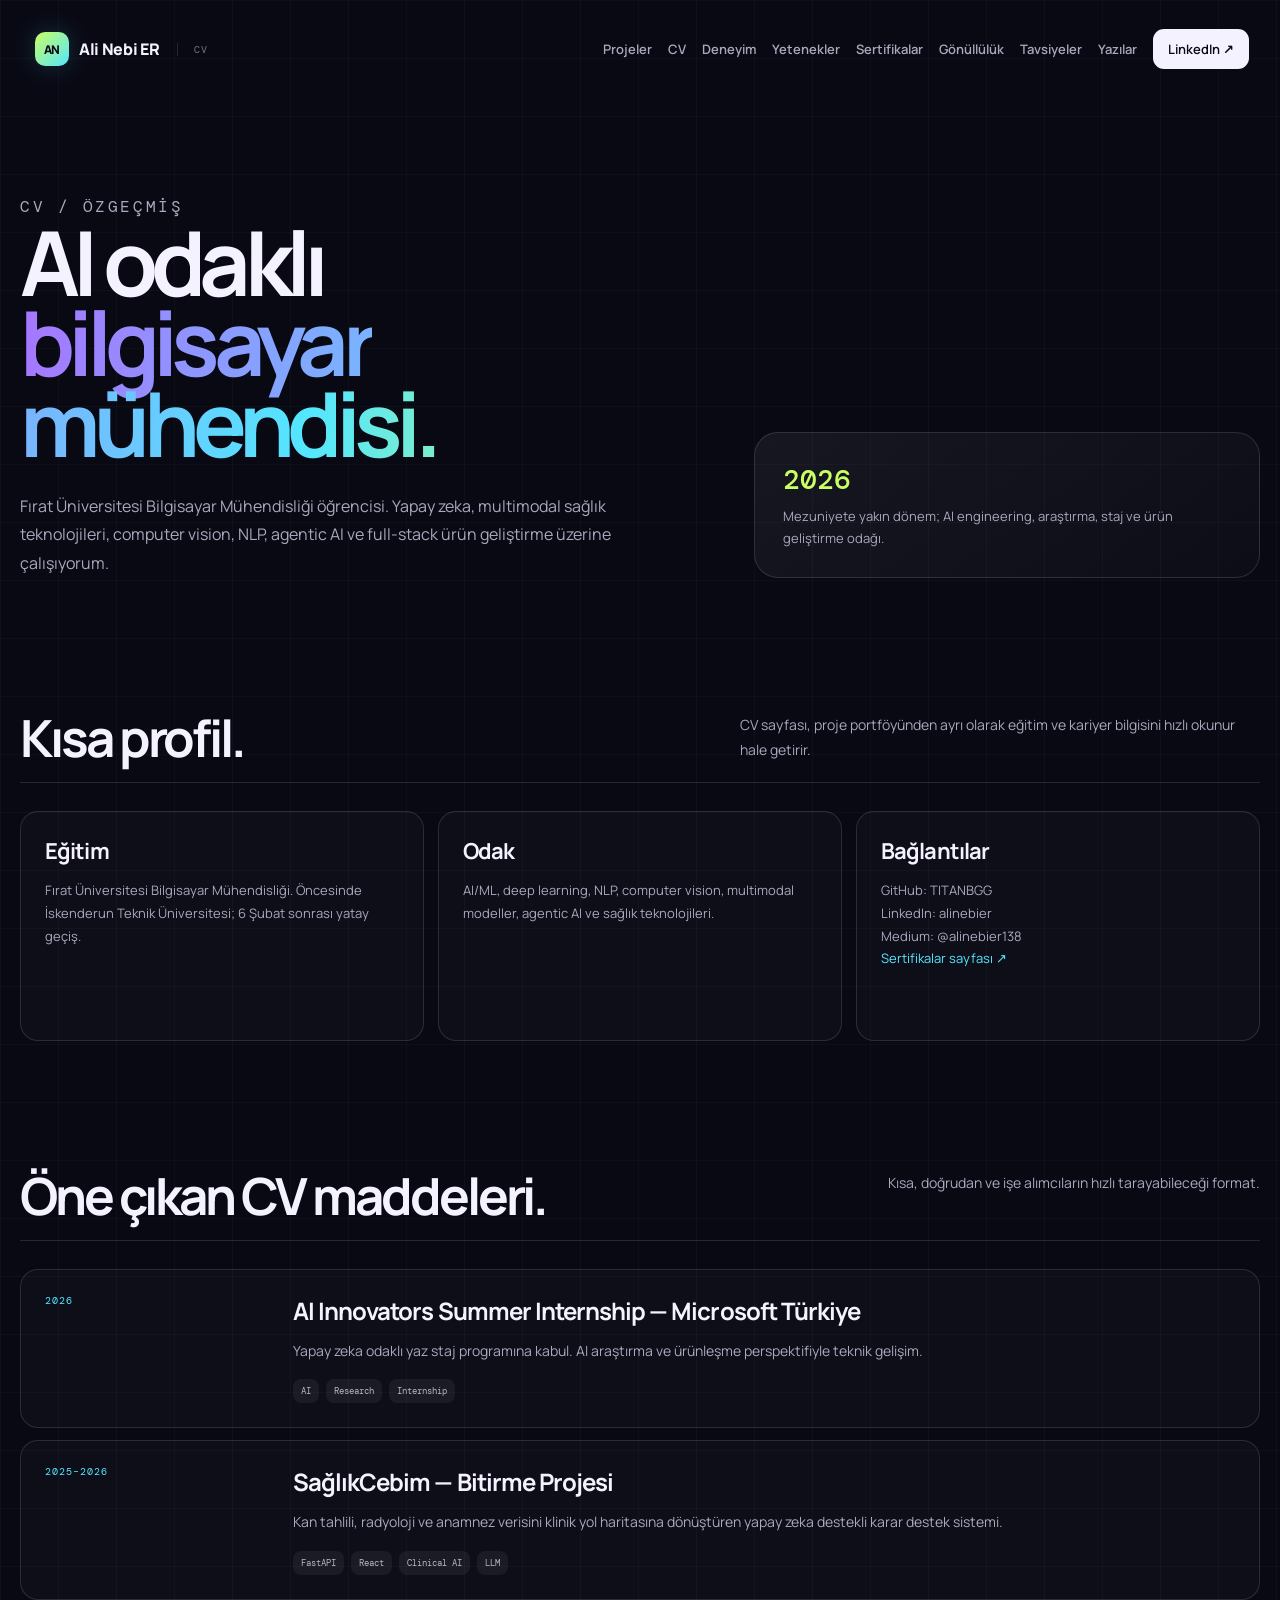
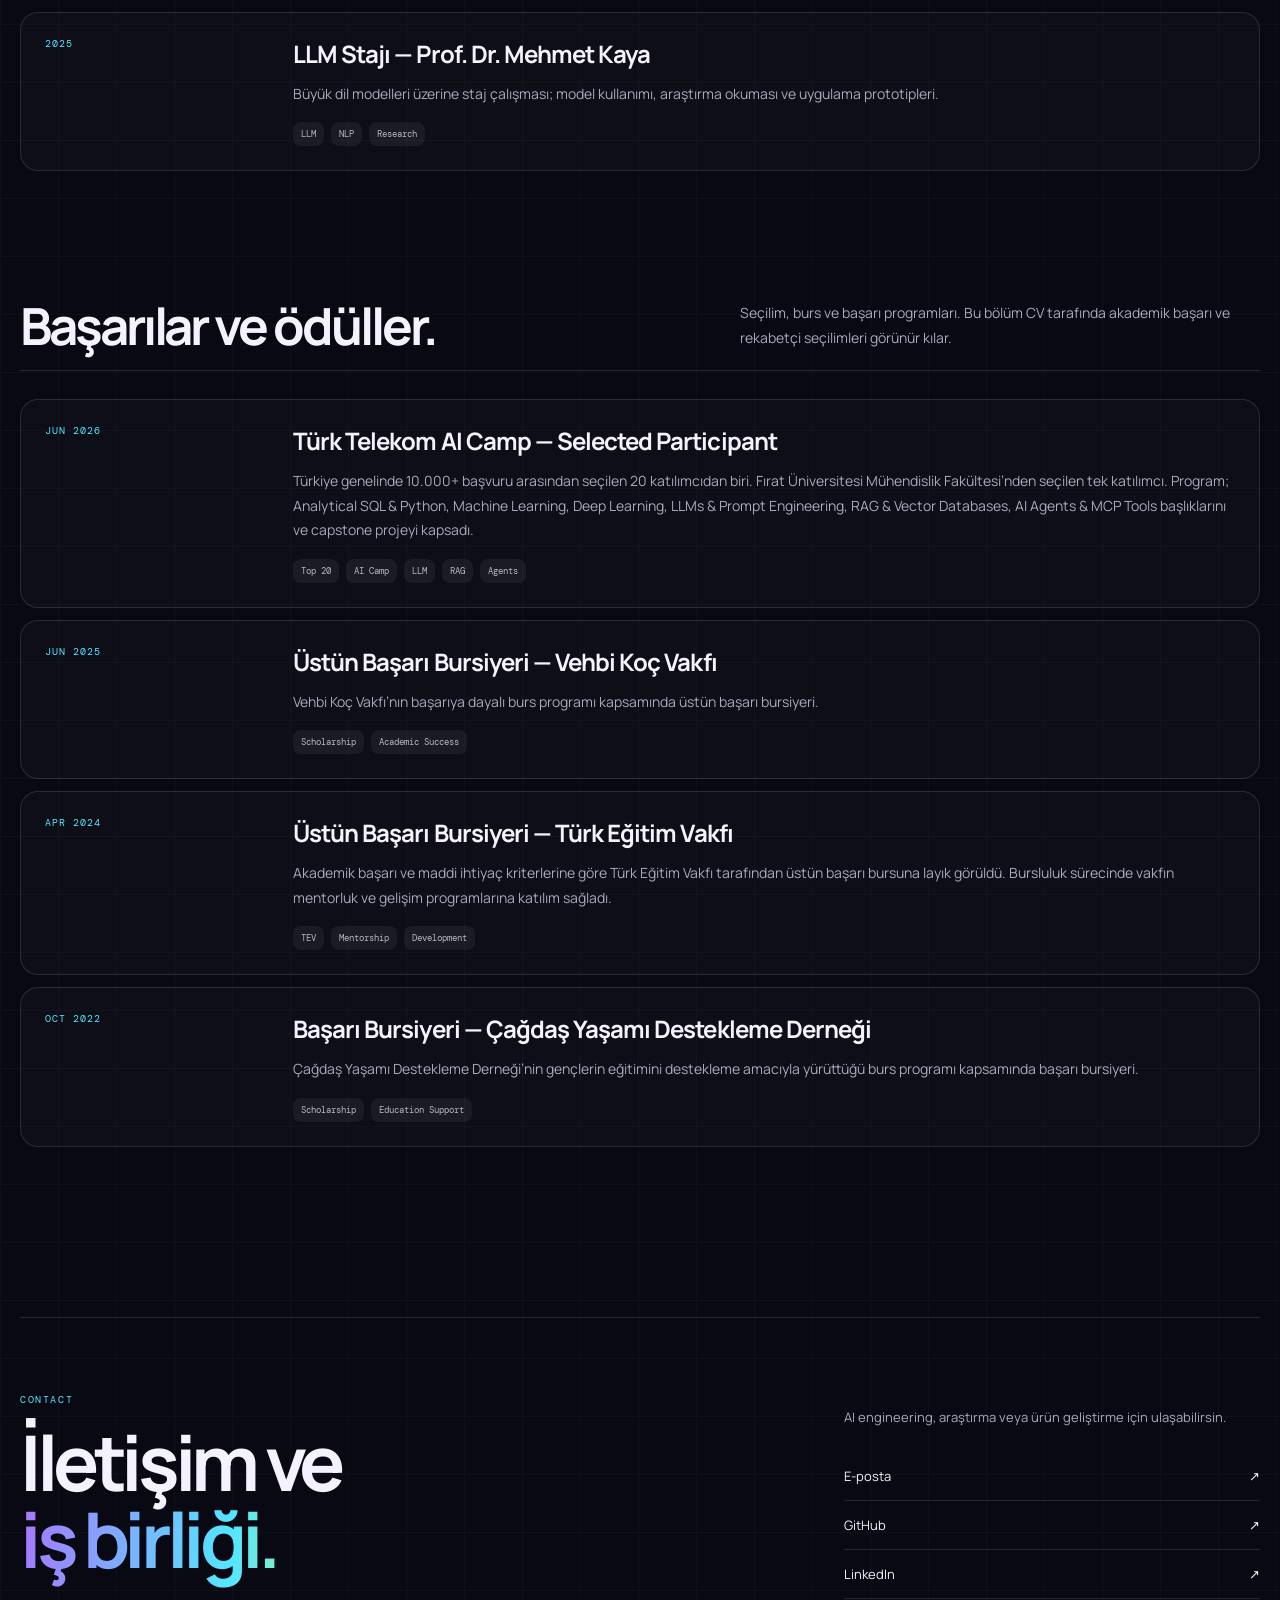
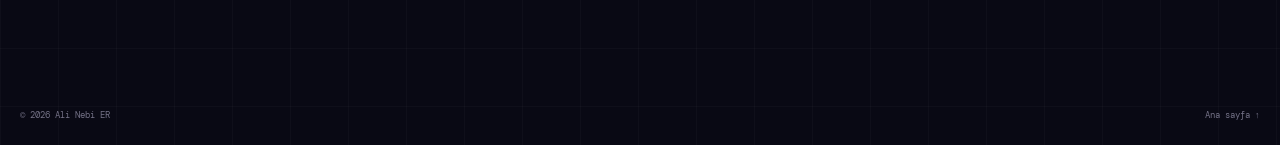
==== commit a36ce74b: "Sync all files from original site - add sertifikalar page, icons, and update all HTML/CSS/JS to matc" ====
--- a/cv.html
+++ b/cv.html
@@ -1,42 +1,42 @@
-﻿<!DOCTYPE html>
-<!-- saved from url=(0043)https://ali-nebi-er.titanbg.chatgpt.site/cv -->
-<html lang="tr"><head><meta http-equiv="Content-Type" content="text/html; charset=UTF-8">
-    
-    <meta name="viewport" content="width=device-width, initial-scale=1.0">
-    <meta name="theme-color" content="#090914">
-    <meta name="description" content="Ali Nebi ER CV: eğitim, deneyim, projeler, yetenekler ve iletişim bilgileri.">
+﻿<!doctype html>
+<html lang="tr">
+  <head>
+    <meta charset="UTF-8" />
+    <meta name="viewport" content="width=device-width, initial-scale=1.0" />
+    <meta name="theme-color" content="#090914" />
+    <meta name="description" content="Ali Nebi ER CV: eğitim, deneyim, projeler, yetenekler ve iletişim bilgileri." />
     <title>CV — Ali Nebi ER</title>
-    <link rel="icon" href="./assets/favicon.svg" type="image/svg+xml">
-    <link rel="preconnect" href="https://fonts.googleapis.com/">
-    <link rel="preconnect" href="https://fonts.gstatic.com/" crossorigin="">
-    <link href="./assets/css2" rel="stylesheet">
-    <link rel="stylesheet" href="./assets/styles.css">
-    <script src="./assets/script.js" defer=""></script>
+    <link rel="icon" href="favicon.svg" type="image/svg+xml" />
+    <link rel="preconnect" href="https://fonts.googleapis.com" />
+    <link rel="preconnect" href="https://fonts.gstatic.com" crossorigin />
+    <link href="https://fonts.googleapis.com/css2?family=DM+Mono:wght@400;500&family=Manrope:wght@400;500;600;700;800&display=swap" rel="stylesheet" />
+    <link rel="stylesheet" href="styles.css" />
+    <script src="script.js" defer></script>
   </head>
   <body>
-    <div class="page-progress" data-page-progress="" aria-hidden="true" style="--scroll-progress: 0.0000;"></div>
-    <header class="site-header" data-header="">
-      <a class="brand" href="./index.html#top" aria-label="Ana sayfa"><span class="brand-mark">AN</span><span class="brand-text">Ali Nebi ER</span><span class="brand-sub">CV</span></a>
+    <div class="page-progress" data-page-progress aria-hidden="true"></div>
+    <header class="site-header" data-header>
+      <a class="brand" href="index.html#top" aria-label="Ana sayfa"><span class="brand-mark">AN</span><span class="brand-text">Ali Nebi ER</span><span class="brand-sub">CV</span></a>
       <nav class="nav" aria-label="Ana menü">
-        <a href="./index.html#projeler">Projeler</a><a href="./cv.html">CV</a><a href="./deneyim.html">Deneyim</a><a href="./yetenekler.html">Yetenekler</a><a href="./cv.html#basarilar">Sertifikalar</a><a href="./gonulluluk.html">Gönüllülük</a><a href="./tavsiyeler.html">Tavsiyeler</a><a href="./yazilar.html">Yazılar</a>
+        <a href="index.html#projeler">Projeler</a><a href="cv.html">CV</a><a href="deneyim.html">Deneyim</a><a href="yetenekler.html">Yetenekler</a><a href="sertifikalar.html">Sertifikalar</a><a href="gonulluluk.html">Gönüllülük</a><a href="tavsiyeler.html">Tavsiyeler</a><a href="yazilar.html">Yazılar</a>
         <a class="nav-cta" href="https://www.linkedin.com/in/alinebier" target="_blank" rel="noreferrer">LinkedIn ↗</a>
       </nav>
     </header>
     <main>
       <section class="page-hero section">
-        <div class="reveal is-visible">
+        <div class="reveal">
           <p class="page-kicker">CV / ÖZGEÇMİŞ</p>
-          <h1>AI odaklı<br><span class="gradient-text">bilgisayar mühendisi.</span></h1>
+          <h1>AI odaklı<br /><span class="gradient-text">bilgisayar mühendisi.</span></h1>
           <p>Fırat Üniversitesi Bilgisayar Mühendisliği öğrencisi. Yapay zeka, multimodal sağlık teknolojileri, computer vision, NLP, agentic AI ve full-stack ürün geliştirme üzerine çalışıyorum.</p>
         </div>
-        <div class="page-card reveal is-visible"><strong>2026</strong><span>Mezuniyete yakın dönem; AI engineering, araştırma, staj ve ürün geliştirme odağı.</span></div>
+        <div class="page-card reveal"><strong>2026</strong><span>Mezuniyete yakın dönem; AI engineering, araştırma, staj ve ürün geliştirme odağı.</span></div>
       </section>
       <section class="content-section section">
-        <div class="content-heading reveal is-visible"><h2>Kısa profil.</h2><p>CV sayfası, proje portföyünden ayrı olarak eğitim ve kariyer bilgisini hızlı okunur hale getirir.</p></div>
+        <div class="content-heading reveal"><h2>Kısa profil.</h2><p>CV sayfası, proje portföyünden ayrı olarak eğitim ve kariyer bilgisini hızlı okunur hale getirir.</p></div>
         <div class="info-grid">
-          <article class="info-card reveal is-visible"><h3>Eğitim</h3><p>Fırat Üniversitesi Bilgisayar Mühendisliği. Öncesinde İskenderun Teknik Üniversitesi; 6 Şubat sonrası yatay geçiş.</p></article>
-          <article class="info-card reveal is-visible"><h3>Odak</h3><p>AI/ML, deep learning, NLP, computer vision, multimodal modeller, agentic AI ve sağlık teknolojileri.</p></article>
-          <article class="info-card reveal is-visible"><h3>Bağlantılar</h3><p>GitHub: TITANBGG<br>LinkedIn: alinebier<br>Medium: @alinebier138<br><a class="card-repo" href="./cv.html#basarilar">Sertifikalar sayfası ↗</a></p></article>
+          <article class="info-card reveal"><h3>Eğitim</h3><p>Fırat Üniversitesi Bilgisayar Mühendisliği. Öncesinde İskenderun Teknik Üniversitesi; 6 Şubat sonrası yatay geçiş.</p></article>
+          <article class="info-card reveal"><h3>Odak</h3><p>AI/ML, deep learning, NLP, computer vision, multimodal modeller, agentic AI ve sağlık teknolojileri.</p></article>
+          <article class="info-card reveal"><h3>Bağlantılar</h3><p>GitHub: TITANBGG<br />LinkedIn: alinebier<br />Medium: @alinebier138<br /><a class="card-repo" href="sertifikalar.html">Sertifikalar sayfası ↗</a></p></article>
         </div>
       </section>
       <section class="content-section section">
@@ -47,35 +47,16 @@
           <article class="timeline-item reveal"><span class="timeline-date">2025</span><div><h3>LLM Stajı — Prof. Dr. Mehmet Kaya</h3><p>Büyük dil modelleri üzerine staj çalışması; model kullanımı, araştırma okuması ve uygulama prototipleri.</p><div class="tag-row"><span>LLM</span><span>NLP</span><span>Research</span></div></div></article>
         </div>
       </section>
-      <section class="content-section section" id="basarilar">
+      <section class="content-section section">
         <div class="content-heading reveal"><h2>Başarılar ve ödüller.</h2><p>Seçilim, burs ve başarı programları. Bu bölüm CV tarafında akademik başarı ve rekabetçi seçilimleri görünür kılar.</p></div>
         <div class="timeline">
-          <article class="timeline-item reveal"><span class="timeline-date">Jun 2026</span><div><h3>Türk Telekom AI Camp — Selected Participant</h3><p>Türkiye genelinde 10.000+ başvuru arasından seçilen 20 katılımcıdan biri. Fırat Üniversitesi Mühendislik Fakültesi’nden seçilen tek katılımcı. Program; Analytical SQL &amp; Python, Machine Learning, Deep Learning, LLMs &amp; Prompt Engineering, RAG &amp; Vector Databases, AI Agents &amp; MCP Tools başlıklarını ve capstone projeyi kapsadı.</p><div class="tag-row"><span>Top 20</span><span>AI Camp</span><span>LLM</span><span>RAG</span><span>Agents</span></div></div></article>
+          <article class="timeline-item reveal"><span class="timeline-date">Jun 2026</span><div><h3>Türk Telekom AI Camp — Selected Participant</h3><p>Türkiye genelinde 10.000+ başvuru arasından seçilen 20 katılımcıdan biri. Fırat Üniversitesi Mühendislik Fakültesi’nden seçilen tek katılımcı. Program; Analytical SQL & Python, Machine Learning, Deep Learning, LLMs & Prompt Engineering, RAG & Vector Databases, AI Agents & MCP Tools başlıklarını ve capstone projeyi kapsadı.</p><div class="tag-row"><span>Top 20</span><span>AI Camp</span><span>LLM</span><span>RAG</span><span>Agents</span></div></div></article>
           <article class="timeline-item reveal"><span class="timeline-date">Jun 2025</span><div><h3>Üstün Başarı Bursiyeri — Vehbi Koç Vakfı</h3><p>Vehbi Koç Vakfı’nın başarıya dayalı burs programı kapsamında üstün başarı bursiyeri.</p><div class="tag-row"><span>Scholarship</span><span>Academic Success</span></div></div></article>
           <article class="timeline-item reveal"><span class="timeline-date">Apr 2024</span><div><h3>Üstün Başarı Bursiyeri — Türk Eğitim Vakfı</h3><p>Akademik başarı ve maddi ihtiyaç kriterlerine göre Türk Eğitim Vakfı tarafından üstün başarı bursuna layık görüldü. Bursluluk sürecinde vakfın mentorluk ve gelişim programlarına katılım sağladı.</p><div class="tag-row"><span>TEV</span><span>Mentorship</span><span>Development</span></div></div></article>
           <article class="timeline-item reveal"><span class="timeline-date">Oct 2022</span><div><h3>Başarı Bursiyeri — Çağdaş Yaşamı Destekleme Derneği</h3><p>Çağdaş Yaşamı Destekleme Derneği’nin gençlerin eğitimini destekleme amacıyla yürüttüğü burs programı kapsamında başarı bursiyeri.</p><div class="tag-row"><span>Scholarship</span><span>Education Support</span></div></div></article>
         </div>
       </section>
-      <footer class="contact-footer section reveal"><div><p class="eyebrow">CONTACT</p><h2>İletişim ve<br><span class="gradient-text">iş birliği.</span></h2></div><div class="contact-side"><p>AI engineering, araştırma veya ürün geliştirme için ulaşabilirsin.</p><div class="social-links"><a href="mailto:alinebier138@gmail.com">E-posta <span>↗</span></a><a href="https://github.com/TITANBGG" target="_blank" rel="noreferrer">GitHub <span>↗</span></a><a href="https://www.linkedin.com/in/alinebier" target="_blank" rel="noreferrer">LinkedIn <span>↗</span></a></div></div><div class="footer-bottom"><span>© <span data-year="">2026</span> Ali Nebi ER</span><a href="./index.html#top">Ana sayfa ↑</a></div></footer>
+      <footer class="contact-footer section reveal"><div><p class="eyebrow">CONTACT</p><h2>İletişim ve<br /><span class="gradient-text">iş birliği.</span></h2></div><div class="contact-side"><p>AI engineering, araştırma veya ürün geliştirme için ulaşabilirsin.</p><div class="social-links"><a href="mailto:alinebier138@gmail.com">E-posta <span>↗</span></a><a href="https://github.com/TITANBGG" target="_blank" rel="noreferrer">GitHub <span>↗</span></a><a href="https://www.linkedin.com/in/alinebier" target="_blank" rel="noreferrer">LinkedIn <span>↗</span></a></div></div><div class="footer-bottom"><span>© <span data-year></span> Ali Nebi ER</span><a href="index.html#top">Ana sayfa ↑</a></div></footer>
     </main>
-  
-
-<audio class="audio-output" style="display: none;"></audio><div id="volume-booster-visusalizer">
-                    <div class="sound">
-                        <div class="sound-icon"></div>
-                        <div class="sound-wave sound-wave_one"></div>
-                        <div class="sound-wave sound-wave_two"></div>
-                        <div class="sound-wave sound-wave_three"></div>
-                    </div>
-                    <div class="segments-box">
-                        <div data-range="1-20" class="segment"><span></span></div>
-                        <div data-range="21-40" class="segment"><span></span></div>
-                        <div data-range="41-60" class="segment"><span></span></div>
-                        <div data-range="61-80" class="segment"><span></span></div>
-                        <div data-range="81-100" class="segment"><span></span></div>
-                    </div>
-                </div></body></html>
-
-
-
-
+  </body>
+</html>
--- a/styles.css
+++ b/styles.css
@@ -0,0 +1,505 @@
+:root {
+  --bg: #090914;
+  --surface: #111120;
+  --surface-2: #17172a;
+  --text: #f4f2ff;
+  --muted: #aaa8bd;
+  --muted-2: #747287;
+  --line: rgba(255, 255, 255, 0.12);
+  --line-strong: rgba(255, 255, 255, 0.22);
+  --purple: #a676ff;
+  --cyan: #54e6ff;
+  --lime: #c9ff63;
+  --orange: #ff8460;
+  --radius: 24px;
+  --font: "Manrope", system-ui, -apple-system, BlinkMacSystemFont, "Segoe UI", sans-serif;
+  --mono: "DM Mono", ui-monospace, SFMono-Regular, Menlo, monospace;
+}
+
+* { box-sizing: border-box; }
+html { scroll-behavior: smooth; }
+body {
+  margin: 0;
+  color: var(--text);
+  background:
+    linear-gradient(rgba(255,255,255,.025) 1px, transparent 1px),
+    linear-gradient(90deg, rgba(255,255,255,.025) 1px, transparent 1px),
+    var(--bg);
+  background-size: 58px 58px;
+  font-family: var(--font);
+  -webkit-font-smoothing: antialiased;
+  overflow-x: hidden;
+}
+body.dialog-open { overflow: hidden; }
+::selection { color: #090914; background: var(--cyan); }
+a { color: inherit; text-decoration: none; }
+button, input { font: inherit; }
+button { color: inherit; }
+.sr-only { position: absolute; width: 1px; height: 1px; padding: 0; margin: -1px; overflow: hidden; clip: rect(0,0,0,0); white-space: nowrap; border: 0; }
+.skip-link { position: fixed; top: 10px; left: 10px; z-index: 100; padding: 10px 14px; background: white; color: #090914; transform: translateY(-150%); border-radius: 8px; }
+.skip-link:focus { transform: translateY(0); }
+:focus-visible { outline: 3px solid var(--cyan); outline-offset: 4px; }
+
+.page-progress { position: fixed; z-index: 90; top: 0; left: 0; width: 100%; height: 3px; pointer-events: none; background: linear-gradient(90deg, var(--purple), var(--cyan), var(--lime)); box-shadow: 0 0 20px rgba(84,230,255,.55); transform: scaleX(var(--scroll-progress, 0)); transform-origin: left center; }
+.pointer-aura { position: fixed; z-index: -1; left: 0; top: 0; width: 460px; height: 460px; border-radius: 50%; pointer-events: none; opacity: 0; background: radial-gradient(circle, rgba(84,230,255,.10), rgba(166,118,255,.045) 38%, transparent 70%); filter: blur(14px); transform: translate3d(calc(var(--pointer-x, -500px) - 50%), calc(var(--pointer-y, -500px) - 50%), 0); transition: opacity .35s ease; }
+body.has-pointer .pointer-aura { opacity: 1; }
+.ambient { position: fixed; width: 38rem; height: 38rem; pointer-events: none; filter: blur(130px); opacity: .16; z-index: -2; border-radius: 50%; will-change: transform; }
+.ambient-one { background: var(--purple); left: -18rem; top: 10rem; animation: drift-one 18s ease-in-out infinite alternate; }
+.ambient-two { background: var(--cyan); right: -22rem; top: 60rem; animation: drift-two 22s ease-in-out infinite alternate; }
+
+.site-header {
+  position: fixed; z-index: 50; top: 18px; left: 50%; width: min(1240px, calc(100% - 32px));
+  transform: translateX(-50%); display: flex; align-items: center; justify-content: space-between;
+  padding: 10px 10px 10px 14px; border: 1px solid transparent; border-radius: 18px;
+  transition: background .3s ease, border-color .3s ease, backdrop-filter .3s ease;
+}
+.site-header.is-scrolled { background: rgba(9,9,20,.78); border-color: var(--line); backdrop-filter: blur(18px); }
+.brand { display: inline-flex; align-items: center; gap: 10px; font-weight: 800; letter-spacing: -.02em; }
+.brand-mark { position: relative; display: grid; place-items: center; width: 34px; height: 34px; color: #090914; border-radius: 10px; background: linear-gradient(135deg, var(--lime), var(--cyan)); box-shadow: 0 0 26px rgba(84,230,255,.2); font-size: 12px; }
+.brand-sub { margin-left: 8px; padding-left: 16px; border-left: 1px solid var(--line); color: var(--muted-2); font: 10px var(--mono); letter-spacing: .06em; }
+.nav { display: flex; align-items: center; gap: 16px; font-size: 13px; font-weight: 600; }
+.nav > a:not(.nav-cta) { color: var(--muted); transition: color .2s ease; }
+.nav > a:not(.nav-cta):hover { color: var(--text); }
+.nav-cta { padding: 11px 15px; border-radius: 11px; color: #090914; background: var(--text); }
+
+.section { width: min(1240px, calc(100% - 40px)); margin-inline: auto; }
+.eyebrow, .micro-label, .case-label { margin: 0 0 18px; color: var(--cyan); font-family: var(--mono); font-size: 10px; letter-spacing: .16em; text-transform: uppercase; }
+.status-dot { display: inline-block; width: 7px; height: 7px; margin-right: 8px; border-radius: 50%; background: var(--lime); box-shadow: 0 0 16px var(--lime); }
+.gradient-text { color: transparent; background: linear-gradient(95deg, var(--purple), var(--cyan) 38%, var(--lime) 62%, var(--purple)); background-size: 220% auto; -webkit-background-clip: text; background-clip: text; animation: gradient-flow 7s linear infinite; }
+
+.hero { min-height: 100vh; padding: 175px 0 70px; display: grid; grid-template-columns: 1.1fr .9fr; gap: 70px 80px; align-items: center; }
+.hero-identity { display: flex; align-items: center; gap: 14px; margin-bottom: 30px; }
+.portrait-ring { position: relative; width: 82px; height: 82px; flex: 0 0 auto; padding: 3px; border-radius: 50%; background: conic-gradient(from var(--portrait-angle, 0deg), var(--purple), var(--cyan), var(--lime), var(--purple)); box-shadow: 0 0 36px rgba(84,230,255,.17); animation: portrait-ring 8s linear infinite; }
+.portrait-ring::after { content: ""; position: absolute; inset: -6px; z-index: -1; border: 1px solid rgba(84,230,255,.14); border-radius: inherit; }
+.portrait-ring img { width: 100%; height: 100%; display: block; border: 3px solid var(--bg); border-radius: 50%; object-fit: cover; }
+.hero-identity div:last-child { display: grid; gap: 5px; }
+.hero-identity strong { font-size: 16px; letter-spacing: -.02em; }
+.hero-identity span { color: var(--muted-2); font: 10px var(--mono); }
+.hero h1 { max-width: 760px; margin: 0; font-size: clamp(4rem, 8vw, 7.2rem); line-height: .9; letter-spacing: -.08em; }
+.hero-lead { max-width: 660px; margin: 32px 0 0; color: var(--muted); font-size: clamp(1rem, 1.45vw, 1.18rem); line-height: 1.75; }
+.hero-actions { display: flex; gap: 12px; margin-top: 38px; }
+.button { position: relative; display: inline-flex; align-items: center; justify-content: center; gap: 22px; min-height: 52px; padding: 0 20px; overflow: hidden; border-radius: 14px; font-weight: 700; font-size: 13px; transition: transform .2s ease, background .2s ease, box-shadow .2s ease; }
+.button:hover { transform: translateY(-3px); }
+.button-primary { color: #090914; background: linear-gradient(120deg, var(--lime), var(--cyan)); box-shadow: 0 12px 35px rgba(84,230,255,.14); }
+.button-primary::after { content: ""; position: absolute; inset: -120% auto -120% -40%; width: 34%; background: rgba(255,255,255,.55); transform: rotate(18deg) translateX(-260%); transition: transform .7s ease; }
+.button-primary:hover { box-shadow: 0 18px 45px rgba(84,230,255,.24); }
+.button-primary:hover::after { transform: rotate(18deg) translateX(650%); }
+.button-ghost { border: 1px solid var(--line); background: rgba(255,255,255,.03); }
+
+.hero-console { --console-rx: 0deg; --console-ry: 0deg; position: relative; align-self: stretch; min-height: 420px; padding: 24px; overflow: hidden; border: 1px solid var(--line-strong); border-radius: 30px; background: linear-gradient(145deg, rgba(255,255,255,.09), rgba(255,255,255,.025)); box-shadow: 0 45px 90px rgba(0,0,0,.38), inset 0 1px 0 rgba(255,255,255,.08); backdrop-filter: blur(16px); transform: perspective(1100px) rotateX(var(--console-rx)) rotateY(var(--console-ry)) rotateZ(1.3deg); transform-style: preserve-3d; transition: transform .22s ease-out, border-color .3s ease, box-shadow .3s ease; }
+.hero-console:hover { border-color: rgba(84,230,255,.38); box-shadow: 0 50px 110px rgba(0,0,0,.46), 0 0 55px rgba(84,230,255,.07), inset 0 1px 0 rgba(255,255,255,.1); }
+.hero-console::before { content: ""; position: absolute; right: -15%; bottom: -35%; width: 330px; height: 330px; border-radius: 50%; background: conic-gradient(var(--purple), var(--cyan), var(--lime), var(--purple)); filter: blur(75px); opacity: .24; }
+.hero-console::after { content: ""; position: absolute; z-index: 1; left: 0; right: 0; top: -20%; height: 90px; pointer-events: none; background: linear-gradient(180deg, transparent, rgba(84,230,255,.055), transparent); animation: scan-line 5.8s linear infinite; }
+.console-bar { display: flex; align-items: center; gap: 7px; padding-bottom: 18px; border-bottom: 1px solid var(--line); }
+.console-bar > span { width: 8px; height: 8px; border-radius: 50%; background: var(--orange); }
+.console-bar > span:nth-child(2) { background: var(--lime); }
+.console-bar > span:nth-child(3) { background: var(--cyan); }
+.console-bar code { margin-left: auto; color: var(--muted-2); font: 9px var(--mono); }
+.hero-console pre { position: relative; z-index: 2; margin: 40px 0 25px; white-space: pre-wrap; color: #d6d3e4; font: clamp(12px, 1.25vw, 15px)/2 var(--mono); }
+.code-key { color: var(--purple); }
+.code-value { color: var(--lime); }
+.code-number { color: var(--cyan); }
+.console-signal { position: absolute; left: 24px; right: 24px; bottom: 24px; display: flex; align-items: center; gap: 12px; color: var(--muted-2); font: 9px var(--mono); }
+.console-signal span { width: 7px; height: 7px; border-radius: 50%; background: var(--lime); box-shadow: 0 0 12px var(--lime); animation: blink 1.8s ease infinite; }
+
+.portfolio-stats { grid-column: 1 / -1; display: grid; grid-template-columns: repeat(4, 1fr); overflow: hidden; border: 1px solid var(--line); border-radius: var(--radius); background: linear-gradient(90deg, rgba(166,118,255,.04), rgba(84,230,255,.025), rgba(201,255,99,.025)); }
+.portfolio-stats div { position: relative; display: flex; flex-direction: column; gap: 4px; padding: 26px; border-right: 1px solid var(--line); transition: background .25s ease, transform .25s ease; }
+.portfolio-stats div:hover { z-index: 1; background: rgba(255,255,255,.045); transform: translateY(-3px); }
+.portfolio-stats div:last-child { border-right: 0; }
+.portfolio-stats strong { color: var(--lime); font: 500 28px var(--mono); }
+.portfolio-stats span { color: var(--muted); font-size: 11px; }
+
+.projects, .profiles, .approach { padding: 125px 0; }
+.section-heading { display: flex; align-items: flex-end; justify-content: space-between; gap: 45px; margin-bottom: 48px; }
+.section-heading .eyebrow { margin-bottom: 12px; }
+.section-heading h2 { margin: 0; font-size: clamp(3.3rem, 6vw, 5.8rem); line-height: .92; letter-spacing: -.07em; }
+.section-heading > p { max-width: 470px; margin: 0 0 5px; color: var(--muted); font-size: 14px; line-height: 1.75; }
+
+.project-controls { display: flex; align-items: flex-start; justify-content: space-between; gap: 16px; }
+.filters { display: flex; flex-wrap: wrap; gap: 8px; }
+.filter { position: relative; min-height: 42px; padding: 0 13px; border: 1px solid var(--line); border-radius: 12px; background: rgba(255,255,255,.012); color: var(--muted); cursor: pointer; font-size: 11px; font-weight: 650; transition: transform .2s ease, color .2s ease, border-color .2s ease, background .2s ease, box-shadow .2s ease; }
+.filter span { margin-left: 6px; opacity: .55; font: 9px var(--mono); }
+.filter:hover { transform: translateY(-2px); border-color: rgba(84,230,255,.34); color: var(--text); background: rgba(84,230,255,.04); }
+.filter.is-active { background: linear-gradient(120deg, var(--purple), var(--cyan) 62%, var(--lime)); color: #090914; border-color: transparent; box-shadow: 0 10px 28px rgba(84,230,255,.17); }
+.filter.is-active span { opacity: .72; }
+.filter-priority { min-width: 128px; }
+.project-search { flex: 0 0 230px; display: flex; align-items: center; gap: 9px; height: 42px; padding: 0 12px; border: 1px solid var(--line); border-radius: 12px; background: rgba(255,255,255,.012); transition: border-color .2s ease, box-shadow .2s ease, background .2s ease; }
+.project-search:focus-within { border-color: rgba(84,230,255,.55); background: rgba(84,230,255,.035); box-shadow: 0 0 0 4px rgba(84,230,255,.06); }
+.project-search svg { width: 16px; flex: 0 0 auto; fill: none; stroke: var(--muted); stroke-width: 1.8; }
+.project-search input { min-width: 0; width: 100%; border: 0; outline: 0; background: transparent; color: var(--text); font-size: 11px; }
+.project-search input::placeholder { color: #6f6d81; }
+.result-line { display: flex; align-items: center; justify-content: space-between; margin: 26px 0 16px; color: var(--muted-2); font: 9px var(--mono); letter-spacing: .04em; }
+.result-line p { margin: 0; }
+.result-line p span { color: var(--cyan); }
+
+.project-grid { display: grid; grid-template-columns: repeat(3, 1fr); gap: 14px; }
+.case-card { --delay: 0ms; --rx: 0deg; --ry: 0deg; --lift: 0px; --mx: 50%; --my: 50%; position: relative; min-height: 460px; display: flex; flex-direction: column; padding: 23px; overflow: hidden; border: 1px solid var(--line); border-radius: var(--radius); background: linear-gradient(145deg, rgba(255,255,255,.052), rgba(255,255,255,.017)); opacity: 0; transform: translateY(20px); transition: opacity .55s ease var(--delay), transform .18s ease-out, border-color .25s ease, box-shadow .25s ease; transform-style: preserve-3d; }
+.case-card::before { content: ""; position: absolute; z-index: -1; inset: 0; opacity: 0; pointer-events: none; background: radial-gradient(420px circle at var(--mx) var(--my), rgba(84,230,255,.16), rgba(166,118,255,.07) 30%, transparent 64%); transition: opacity .3s ease; }
+.case-card::after { content: ""; position: absolute; z-index: -1; width: 180px; height: 180px; right: -100px; top: -100px; border-radius: 50%; background: var(--purple); filter: blur(75px); opacity: 0; transition: opacity .3s ease; }
+.case-card.is-visible { opacity: 1; transform: perspective(1000px) translateY(var(--lift)) rotateX(var(--rx)) rotateY(var(--ry)); }
+.case-card:hover { --lift: -7px; border-color: rgba(84,230,255,.5); box-shadow: 0 24px 55px rgba(0,0,0,.28), 0 0 35px rgba(84,230,255,.055); }
+.case-card:hover::before { opacity: 1; }
+.case-card:hover::after { opacity: .22; }
+.case-card.is-featured { background: radial-gradient(circle at 90% 4%, rgba(84,230,255,.10), transparent 36%), linear-gradient(145deg, rgba(255,255,255,.065), rgba(255,255,255,.02)); }
+.card-topline { display: flex; align-items: center; justify-content: space-between; color: var(--muted-2); font: 9px var(--mono); letter-spacing: .08em; }
+.card-repo { color: var(--cyan); }
+.card-repo:hover { color: var(--lime); }
+.card-private { color: #676579; }
+.card-category-row { display: flex; gap: 6px; margin-top: 20px; }
+.card-category-row span { padding: 5px 7px; border: 1px solid var(--line); border-radius: 999px; color: #9290a4; font: 8px var(--mono); }
+.card-copy { padding-top: 34px; }
+.card-kicker { margin: 0 0 10px !important; color: var(--purple) !important; font: 9px var(--mono) !important; letter-spacing: .08em; text-transform: uppercase; }
+.case-card h3 { min-height: 2.25em; margin: 0; font-size: clamp(1.45rem, 2.1vw, 2rem); line-height: 1.08; letter-spacing: -.05em; }
+.case-card p { margin: 15px 0 18px; color: var(--muted); font-size: 12px; line-height: 1.7; }
+.card-metric { display: flex; align-items: baseline; gap: 9px; padding: 13px 0; margin-top: auto; border-top: 1px solid var(--line); border-bottom: 1px solid var(--line); }
+.card-metric strong { color: var(--lime); font: 500 22px var(--mono); }
+.card-metric span { color: var(--muted-2); font: 8px var(--mono); text-transform: uppercase; }
+.card-stack { display: flex; flex-wrap: wrap; gap: 5px; padding: 15px 0; }
+.card-stack span, .dialog-stack span { padding: 5px 7px; border-radius: 7px; background: rgba(255,255,255,.055); color: #b9b7c7; font: 8px var(--mono); }
+.case-open { display: flex; align-items: center; justify-content: space-between; width: 100%; min-height: 42px; padding: 0 13px; border: 1px solid var(--line); border-radius: 11px; background: rgba(255,255,255,.035); cursor: pointer; color: var(--text); font-size: 11px; font-weight: 700; transition: .2s ease; }
+.case-open span:last-child { color: var(--cyan); }
+.case-open:hover { border-color: var(--cyan); background: rgba(84,230,255,.08); }
+.empty-state { padding: 70px 20px; text-align: center; color: var(--muted); border: 1px dashed var(--line); border-radius: var(--radius); }
+
+.profiles { padding-top: 35px; }
+.profile-grid { display: grid; grid-template-columns: repeat(3, 1fr); gap: 14px; }
+.profile-card { position: relative; min-height: 295px; display: flex; flex-direction: column; justify-content: space-between; padding: 26px; overflow: hidden; border: 1px solid var(--line); border-radius: var(--radius); background: linear-gradient(145deg, rgba(255,255,255,.055), rgba(255,255,255,.018)); transition: transform .25s ease, border-color .25s ease, box-shadow .25s ease; }
+.profile-card::before { content: ""; position: absolute; inset: auto -80px -100px auto; width: 210px; height: 210px; border-radius: 50%; background: var(--cyan); opacity: .13; filter: blur(60px); transition: opacity .25s ease, transform .25s ease; }
+.profile-card:nth-child(2)::before { background: var(--purple); }
+.profile-card:nth-child(3)::before { background: var(--lime); }
+.profile-card:hover { transform: translateY(-6px); border-color: rgba(84,230,255,.4); box-shadow: 0 24px 55px rgba(0,0,0,.24); }
+.profile-card:hover::before { opacity: .25; transform: scale(1.08); }
+.profile-card span { color: var(--cyan); font: 10px var(--mono); letter-spacing: .14em; text-transform: uppercase; }
+.profile-card strong { display: block; margin-top: 58px; font-size: clamp(1.75rem, 3vw, 2.45rem); line-height: 1; letter-spacing: -.05em; }
+.profile-card p { max-width: 340px; margin: 18px 0 34px; color: var(--muted); font-size: 13px; line-height: 1.7; }
+.profile-card em { color: var(--lime); font: normal 10px var(--mono); letter-spacing: .08em; text-transform: uppercase; }
+
+.page-hero { min-height: 58vh; padding: 165px 0 70px; display: grid; grid-template-columns: 1fr .75fr; gap: 60px; align-items: end; }
+.page-kicker { margin: 0 0 18px; color: var(--cyan); font: 10px var(--mono); letter-spacing: .16em; text-transform: uppercase; }
+.page-hero h1 { margin: 0; font-size: clamp(3.5rem, 7vw, 6.5rem); line-height: .9; letter-spacing: -.075em; }
+.page-hero p { max-width: 720px; margin: 28px 0 0; color: var(--muted); font-size: 16px; line-height: 1.8; }
+.page-card { border: 1px solid var(--line); border-radius: var(--radius); background: linear-gradient(145deg, rgba(255,255,255,.06), rgba(255,255,255,.018)); padding: 28px; }
+.page-card strong { display: block; color: var(--lime); font: 500 28px var(--mono); }
+.page-card span { display: block; margin-top: 8px; color: var(--muted); font-size: 13px; line-height: 1.65; }
+.content-section { padding: 65px 0; }
+.content-section:first-of-type { padding-top: 35px; }
+.content-heading { display: flex; justify-content: space-between; gap: 40px; margin-bottom: 28px; border-bottom: 1px solid var(--line); padding-bottom: 20px; }
+.content-heading h2 { margin: 0; font-size: clamp(2.2rem, 4vw, 4rem); line-height: .95; letter-spacing: -.06em; }
+.content-heading p { max-width: 520px; margin: 0; color: var(--muted); font-size: 14px; line-height: 1.75; }
+.timeline { display: grid; gap: 12px; }
+.timeline-item { display: grid; grid-template-columns: 220px 1fr; gap: 28px; padding: 24px; border: 1px solid var(--line); border-radius: 18px; background: rgba(255,255,255,.025); }
+.timeline-date { color: var(--cyan); font: 10px var(--mono); letter-spacing: .1em; text-transform: uppercase; }
+.timeline-item h3 { margin: 0; font-size: 24px; letter-spacing: -.04em; }
+.timeline-item p { margin: 12px 0 0; color: var(--muted); font-size: 14px; line-height: 1.75; }
+.tag-row { display: flex; flex-wrap: wrap; gap: 7px; margin-top: 16px; }
+.tag-row span { padding: 6px 8px; border-radius: 8px; background: rgba(255,255,255,.055); color: #b9b7c7; font: 9px var(--mono); }
+.info-grid { display: grid; grid-template-columns: repeat(3, 1fr); gap: 14px; }
+.info-card { min-height: 230px; padding: 24px; border: 1px solid var(--line); border-radius: 18px; background: rgba(255,255,255,.025); }
+.info-card h3 { margin: 0; font-size: 22px; letter-spacing: -.04em; }
+.info-card p, .info-card li { color: var(--muted); font-size: 13px; line-height: 1.75; }
+.info-card ul { padding-left: 18px; margin: 16px 0 0; }
+.skill-snapshot { display: grid; grid-template-columns: repeat(3, 1fr); gap: 14px; }
+.skill-focus-card { position: relative; min-height: 315px; padding: 28px; overflow: hidden; border: 1px solid var(--line); border-radius: var(--radius); background: linear-gradient(145deg, rgba(84,230,255,.055), rgba(255,255,255,.018)); }
+.skill-focus-card::after { content: ""; position: absolute; right: -80px; bottom: -90px; width: 220px; height: 220px; border-radius: 50%; background: var(--cyan); opacity: .12; filter: blur(65px); }
+.skill-focus-card:nth-child(2)::after { background: var(--purple); }
+.skill-focus-card:nth-child(3)::after { background: var(--lime); }
+.skill-focus-card > span { color: var(--cyan); font: 10px var(--mono); letter-spacing: .14em; }
+.skill-focus-card h3 { margin: 72px 0 16px; font-size: 30px; line-height: 1; letter-spacing: -.05em; }
+.skill-focus-card p { position: relative; z-index: 1; margin: 0; color: var(--muted); font-size: 13px; line-height: 1.75; }
+.skill-focus-card strong { position: relative; z-index: 1; display: block; margin-top: 28px; color: var(--lime); font: 10px var(--mono); letter-spacing: .04em; }
+.skill-matrix { display: grid; grid-template-columns: repeat(2, 1fr); gap: 14px; }
+.skill-card { min-height: 285px; padding: 26px; border: 1px solid var(--line); border-radius: 18px; background: rgba(255,255,255,.025); transition: transform .22s ease, border-color .22s ease, background .22s ease; }
+.skill-card:hover { transform: translateY(-4px); border-color: rgba(84,230,255,.36); background: rgba(84,230,255,.04); }
+.skill-card-head { display: flex; align-items: flex-start; justify-content: space-between; gap: 18px; }
+.skill-card-head h3 { margin: 0; font-size: 25px; line-height: 1.05; letter-spacing: -.045em; }
+.skill-card-head span { padding: 7px 9px; border: 1px solid rgba(201,255,99,.22); border-radius: 999px; color: var(--lime); font: 8px var(--mono); letter-spacing: .08em; text-transform: uppercase; }
+.skill-card p { min-height: 66px; margin: 18px 0 18px; color: var(--muted); font-size: 13px; line-height: 1.7; }
+.skill-meter { height: 8px; overflow: hidden; border: 1px solid var(--line); border-radius: 999px; background: rgba(255,255,255,.035); }
+.skill-meter i { display: block; width: var(--level); height: 100%; border-radius: inherit; background: linear-gradient(90deg, var(--purple), var(--cyan), var(--lime)); box-shadow: 0 0 18px rgba(84,230,255,.28); }
+.tool-cloud { display: flex; flex-wrap: wrap; gap: 10px; padding: 26px; border: 1px solid var(--line); border-radius: var(--radius); background: linear-gradient(145deg, rgba(166,118,255,.055), rgba(255,255,255,.018)); }
+.tool-cloud span { padding: 10px 12px; border: 1px solid rgba(255,255,255,.11); border-radius: 999px; background: rgba(255,255,255,.04); color: #d8d6e5; font: 10px var(--mono); transition: transform .2s ease, border-color .2s ease, color .2s ease; }
+.tool-cloud span:hover { transform: translateY(-2px); border-color: rgba(84,230,255,.42); color: var(--cyan); }
+.skill-proof-list .timeline-item { background: linear-gradient(145deg, rgba(255,255,255,.032), rgba(84,230,255,.02)); }
+.quote-card { padding: 26px; border: 1px solid rgba(84,230,255,.24); border-radius: 18px; background: linear-gradient(145deg, rgba(84,230,255,.06), rgba(166,118,255,.04)); }
+.quote-card blockquote { margin: 0; color: #d8d6e5; font-size: 18px; line-height: 1.7; }
+.quote-card cite { display: block; margin-top: 18px; color: var(--muted-2); font: normal 10px var(--mono); letter-spacing: .1em; text-transform: uppercase; }
+.article-list { display: grid; grid-template-columns: repeat(2, 1fr); gap: 14px; }
+.article-card { display: block; padding: 24px; border: 1px solid var(--line); border-radius: 18px; background: rgba(255,255,255,.025); transition: transform .2s ease, border-color .2s ease, background .2s ease; }
+.article-card:hover { transform: translateY(-4px); border-color: rgba(84,230,255,.38); background: rgba(84,230,255,.045); }
+.article-card span { color: var(--cyan); font: 9px var(--mono); letter-spacing: .12em; text-transform: uppercase; }
+.article-card h3 { margin: 18px 0 12px; font-size: 24px; letter-spacing: -.04em; }
+.article-card p { margin: 0; color: var(--muted); font-size: 13px; line-height: 1.7; }
+.article-card em { display: inline-block; margin-top: 18px; color: var(--lime); font: normal 10px var(--mono); letter-spacing: .08em; text-transform: uppercase; }
+.cert-grid { display: grid; grid-template-columns: repeat(2, 1fr); gap: 14px; }
+.cert-card { position: relative; min-height: 235px; padding: 24px; overflow: hidden; border: 1px solid var(--line); border-radius: 18px; background: rgba(255,255,255,.025); }
+.cert-card::after { content: ""; position: absolute; right: -70px; bottom: -90px; width: 190px; height: 190px; border-radius: 50%; background: var(--purple); opacity: .12; filter: blur(55px); }
+.cert-top { display: flex; align-items: center; gap: 16px; margin-bottom: 24px; }
+.cert-logo { position: relative; width: 64px; height: 64px; flex: 0 0 auto; display: grid; place-items: center; overflow: hidden; padding: 8px; border: 1px solid var(--line); border-radius: 16px; color: #fff; background: #fff; object-fit: contain; font: 800 15px var(--mono); text-shadow: 0 1px 8px rgba(0,0,0,.26); }
+.logo-anthropic { color: #17120f; background: #f4efe6; font-size: 13px; letter-spacing: -.05em; text-shadow: none; }
+.logo-nasa { background: radial-gradient(circle at 34% 32%, #fff 0 4px, transparent 5px), linear-gradient(135deg, #0b3d91, #1d65c1); font-size: 11px; }
+.logo-akbank { background: #e30613; }
+.logo-google { background: conic-gradient(from 45deg, #4285f4 0 25%, #34a853 0 50%, #fbbc05 0 75%, #ea4335 0); font-size: 24px; }
+.logo-academy { background: linear-gradient(135deg, #3b82f6, #22c55e); }
+.logo-ibm { background: repeating-linear-gradient(0deg, #0f62fe 0 4px, #054ada 4px 8px); }
+.logo-btk { background: #123c69; }
+.logo-linkedin { background: #0a66c2; font-size: 24px; text-transform: none; }
+.logo-yetgen { color: #111; background: linear-gradient(135deg, #ff7a00, #ffd000); text-shadow: none; }
+.logo-mentorink { background: #6c4ff6; }
+.logo-ge { background: #0072ce; }
+.logo-tubitak { background: #d71920; }
+.logo-wtech { background: #111; }
+.logo-teknolojide-kadin { background: linear-gradient(135deg, #7c3aed, #ec4899); }
+.logo-hacettepe { background: #8b1e3f; }
+.logo-paloalto { background: #fa582d; }
+.logo-bogazici { background: #003b71; }
+.logo-cydd { background: #00a3e0; }
+.logo-afad { background: #f58220; }
+.logo-tusiad { background: #00539b; }
+.cert-issuer { color: var(--muted-2); font: 9px var(--mono); letter-spacing: .1em; text-transform: uppercase; }
+.cert-card h3 { position: relative; z-index: 1; margin: 0; font-size: 21px; line-height: 1.18; letter-spacing: -.04em; }
+.cert-card p { position: relative; z-index: 1; margin: 14px 0 0; color: var(--muted); font-size: 13px; line-height: 1.7; }
+.credential-id { display: inline-block; margin-top: 14px; color: var(--cyan); font: 9px var(--mono); word-break: break-all; }
+
+.archive-section { margin-top: 150px; padding-top: 105px; border-top: 1px solid var(--line); }
+.archive-heading { display: flex; align-items: flex-end; justify-content: space-between; gap: 45px; margin-bottom: 42px; }
+.archive-heading h3 { margin: 0; font-size: clamp(3rem, 5.5vw, 5.4rem); line-height: .94; letter-spacing: -.07em; }
+.archive-heading > p { max-width: 500px; margin: 0 0 5px; color: var(--muted); font-size: 14px; line-height: 1.75; }
+.archive-controls { display: flex; align-items: flex-start; justify-content: space-between; gap: 16px; }
+.archive-grid { display: grid; grid-template-columns: repeat(3, 1fr); gap: 12px; }
+.archive-card { --rx: 0deg; --ry: 0deg; --mx: 50%; --my: 50%; position: relative; min-height: 325px; display: flex; flex-direction: column; padding: 20px; overflow: hidden; border: 1px solid var(--line); border-radius: 20px; background: rgba(255,255,255,.022); transition: transform .18s ease-out, border-color .25s ease, background .25s ease, box-shadow .25s ease; transform-style: preserve-3d; }
+.archive-card::before { content: ""; position: absolute; z-index: -1; inset: 0; opacity: 0; pointer-events: none; background: radial-gradient(360px circle at var(--mx) var(--my), rgba(166,118,255,.13), rgba(84,230,255,.05) 35%, transparent 68%); transition: opacity .25s ease; }
+.archive-card:hover { transform: perspective(900px) translateY(-5px) rotateX(var(--rx)) rotateY(var(--ry)); border-color: rgba(84,230,255,.38); background: rgba(255,255,255,.038); box-shadow: 0 20px 42px rgba(0,0,0,.22); }
+.archive-card:hover::before { opacity: 1; }
+.archive-kicker { margin: 35px 0 9px !important; color: var(--purple) !important; font: 8px var(--mono) !important; letter-spacing: .08em; text-transform: uppercase; }
+.archive-card h4 { min-height: 2.3em; margin: 0; font-size: 19px; line-height: 1.15; letter-spacing: -.04em; }
+.archive-card > p:not(.archive-kicker) { margin: 13px 0 18px; color: var(--muted); font-size: 11px; line-height: 1.65; }
+.archive-stack { display: flex; flex-wrap: wrap; gap: 5px; margin-top: auto; padding: 14px 0; border-top: 1px solid var(--line); }
+.archive-stack span { padding: 5px 7px; border-radius: 7px; background: rgba(255,255,255,.05); color: #aaa8bb; font: 8px var(--mono); }
+.archive-open { display: flex; align-items: center; justify-content: space-between; min-height: 39px; padding: 0 11px; border: 1px solid var(--line); border-radius: 10px; background: transparent; cursor: pointer; font-size: 10px; font-weight: 700; }
+.archive-open span:last-child { color: var(--cyan); }
+.archive-open:hover { border-color: var(--cyan); background: rgba(84,230,255,.06); }
+
+.approach { padding-bottom: 0; }
+.pipeline { display: grid; grid-template-columns: repeat(4, 1fr); border: 1px solid var(--line); border-radius: var(--radius); overflow: hidden; background: rgba(255,255,255,.022); }
+.pipeline article { position: relative; min-height: 230px; padding: 26px; border-right: 1px solid var(--line); transition: background .3s ease; }
+.pipeline article:hover { background: linear-gradient(145deg, rgba(84,230,255,.06), rgba(166,118,255,.035)); }
+.pipeline article:last-child { border-right: 0; }
+.pipeline article > span { color: var(--cyan); font: 10px var(--mono); }
+.pipeline article strong { display: block; margin: 60px 0 12px; font-size: 17px; }
+.pipeline article p { margin: 0; color: var(--muted); font-size: 12px; line-height: 1.7; }
+.pipeline article:not(:last-child)::after { content: "→"; position: absolute; z-index: 2; right: -13px; top: 50%; display: grid; place-items: center; width: 26px; height: 26px; color: var(--lime); background: var(--bg); border: 1px solid var(--line); border-radius: 50%; font: 10px var(--mono); }
+
+.evidence-grid { display: grid; grid-template-columns: 1fr 1fr; gap: 14px; margin-top: 14px; }
+.evidence-card { min-height: 330px; padding: 30px; border: 1px solid var(--line); border-radius: var(--radius); background: linear-gradient(145deg, rgba(166,118,255,.07), rgba(255,255,255,.018)); transition: transform .3s ease, border-color .3s ease, box-shadow .3s ease; }
+.evidence-card:hover { transform: translateY(-6px); border-color: rgba(166,118,255,.36); box-shadow: 0 24px 55px rgba(0,0,0,.22); }
+.evidence-card:nth-child(2) { background: linear-gradient(145deg, rgba(84,230,255,.065), rgba(255,255,255,.018)); }
+.evidence-card h3 { max-width: 500px; margin: 65px 0 14px; font-size: clamp(1.6rem, 3vw, 2.5rem); line-height: 1.1; letter-spacing: -.05em; }
+.evidence-card > p:not(.micro-label) { max-width: 570px; color: var(--muted); font-size: 13px; line-height: 1.75; }
+.evidence-metrics { display: flex; gap: 28px; margin-top: 28px; padding-top: 18px; border-top: 1px solid var(--line); color: var(--muted-2); font: 9px var(--mono); }
+.evidence-metrics strong { color: var(--lime); font-size: 14px; }
+
+.contact-footer { display: grid; grid-template-columns: 1.3fr .7fr; gap: 50px; margin-top: 105px; padding: 75px 0 24px; border-top: 1px solid var(--line); }
+.contact-footer h2 { margin: 0; font-size: clamp(3rem, 6vw, 5.8rem); line-height: 1; letter-spacing: -.07em; }
+.contact-side { align-self: end; }
+.contact-side > p { color: var(--muted); font-size: 13px; line-height: 1.7; }
+.social-links { display: grid; margin-top: 24px; }
+.social-links a { display: flex; justify-content: space-between; padding: 15px 0; border-bottom: 1px solid var(--line); font-size: 13px; transition: color .2s ease, padding .2s ease; }
+.social-links a:hover { padding-left: 8px; color: var(--cyan); }
+.footer-bottom { grid-column: 1 / -1; display: flex; justify-content: space-between; margin-top: 60px; color: var(--muted-2); font: 9px var(--mono); }
+
+.mini-quest { position: fixed; z-index: 42; right: 18px; bottom: 16px; width: min(390px, calc(100vw - 28px)); overflow: hidden; border: 1px solid rgba(84,230,255,.28); border-radius: 18px; background: rgba(7,7,18,.9); box-shadow: 0 20px 55px rgba(0,0,0,.48), 0 0 42px rgba(84,230,255,.07); backdrop-filter: blur(16px); transition: opacity .3s ease, transform .3s ease, border-color .3s ease; }
+.mini-quest:hover { border-color: rgba(201,255,99,.42); }
+body.dialog-open .mini-quest { opacity: 0; pointer-events: none; transform: translateY(24px); }
+.quest-toolbar { position: relative; z-index: 5; height: 35px; display: flex; align-items: center; gap: 12px; padding: 0 10px 0 12px; border-bottom: 1px solid rgba(255,255,255,.1); background: rgba(9,9,20,.86); font: 8px var(--mono); letter-spacing: .08em; text-transform: uppercase; }
+.quest-title { display: inline-flex; align-items: center; gap: 7px; color: #d9d7e6; }
+.quest-title i { width: 6px; height: 6px; border-radius: 50%; background: var(--lime); box-shadow: 0 0 10px var(--lime); animation: blink 1.5s ease-in-out infinite; }
+.quest-score { margin-left: auto; color: var(--muted-2); }
+.quest-score strong { color: var(--cyan); }
+.quest-toggle { min-height: 24px; padding: 0 8px; border: 1px solid var(--line); border-radius: 7px; background: rgba(255,255,255,.04); color: var(--muted); cursor: pointer; font: 8px var(--mono); text-transform: uppercase; transition: color .2s ease, border-color .2s ease, background .2s ease; }
+.quest-toggle:hover { color: var(--text); border-color: var(--cyan); background: rgba(84,230,255,.08); }
+.quest-world { position: relative; height: 148px; overflow: hidden; isolation: isolate; background-color: #0a0d24; background-image: linear-gradient(90deg, rgba(9,9,20,.15), transparent 50%, rgba(9,9,20,.32)), url("assets/quest-road.webp"); background-repeat: repeat-x; background-position: 0 center; background-size: auto 100%; animation: quest-road-scroll 13s linear infinite; }
+.quest-world::after { content: ""; position: absolute; z-index: 4; inset: 0; pointer-events: none; background: linear-gradient(90deg, rgba(9,9,20,.28), transparent 20%, transparent 76%, rgba(9,9,20,.28)), linear-gradient(0deg, rgba(9,9,20,.28), transparent 35%); }
+.quest-status { position: absolute; z-index: 6; top: 8px; left: 10px; padding: 4px 6px; border: 1px solid rgba(201,255,99,.18); border-radius: 6px; color: var(--lime); background: rgba(9,9,20,.6); font: 7px var(--mono); letter-spacing: .1em; }
+.quest-knight { position: absolute; z-index: 3; left: 27px; bottom: 12px; width: 113px; height: auto; user-select: none; filter: drop-shadow(0 8px 10px rgba(0,0,0,.42)); transform-origin: 55% 90%; animation: knight-run .38s ease-in-out infinite alternate; }
+.quest-knight.is-attacking { animation: knight-strike .58s cubic-bezier(.25,.8,.25,1) both; }
+.quest-monster { --monster-x: 300px; position: absolute; z-index: 2; left: 0; bottom: 13px; width: 73px; height: auto; user-select: none; filter: drop-shadow(0 7px 9px rgba(0,0,0,.45)); transform: translate3d(var(--monster-x), 0, 0); animation: monster-float .5s ease-in-out infinite alternate; will-change: transform; }
+.quest-monster.is-hit { animation: monster-defeat .62s ease-out both; }
+.quest-spark { position: absolute; z-index: 7; left: 128px; bottom: 54px; width: 12px; height: 12px; opacity: 0; border-radius: 50%; pointer-events: none; background: white; box-shadow: 0 0 8px var(--lime), 0 0 18px var(--cyan), 0 0 32px var(--purple); }
+.quest-spark.is-active { animation: quest-spark .56s ease-out both; }
+.mini-quest.is-paused .quest-world, .mini-quest.is-paused .quest-knight, .mini-quest.is-paused .quest-monster, .mini-quest.is-paused .quest-title i { animation-play-state: paused; }
+.mini-quest.is-paused .quest-status { color: var(--orange); border-color: rgba(255,132,96,.22); }
+
+.case-dialog { width: min(1080px, calc(100% - 28px)); max-height: 92vh; padding: 0; overflow: hidden; color: var(--text); border: 1px solid var(--line-strong); border-radius: 28px; background: #0e0e1b; box-shadow: 0 60px 150px rgba(0,0,0,.7); }
+.case-dialog::backdrop { background: rgba(3,3,10,.82); backdrop-filter: blur(8px); }
+.dialog-shell { max-height: 92vh; overflow-y: auto; scrollbar-color: var(--purple) transparent; }
+.dialog-topbar { position: sticky; z-index: 5; top: 0; display: flex; align-items: center; justify-content: space-between; padding: 14px 18px; border-bottom: 1px solid var(--line); background: rgba(14,14,27,.9); backdrop-filter: blur(16px); }
+.dialog-index { color: var(--muted-2); font: 9px var(--mono); letter-spacing: .08em; text-transform: uppercase; }
+.dialog-close { display: inline-flex; align-items: center; gap: 10px; padding: 8px 11px; border: 1px solid var(--line); border-radius: 10px; background: rgba(255,255,255,.035); cursor: pointer; font-size: 10px; }
+.dialog-close span { color: var(--cyan); font-size: 16px; line-height: 1; }
+.dialog-close:hover { border-color: var(--cyan); }
+.dialog-content { padding: 42px; }
+.case-header { max-width: 850px; }
+.case-header h2 { margin: 0; font-size: clamp(2.6rem, 6vw, 5.4rem); line-height: .95; letter-spacing: -.07em; }
+.case-header > p:not(.eyebrow) { max-width: 760px; margin: 24px 0 0; color: var(--muted); font-size: 15px; line-height: 1.75; }
+.dialog-actions { display: flex; align-items: center; gap: 10px; margin-top: 28px; }
+.dialog-link, .status-pill { padding: 10px 13px; border: 1px solid var(--line); border-radius: 10px; font: 9px var(--mono); }
+.dialog-link { color: var(--cyan); }
+.dialog-link:not(.is-muted):hover { border-color: var(--cyan); }
+.dialog-link.is-muted { color: var(--muted-2); }
+.status-pill { color: var(--lime); }
+.case-section { padding-top: 34px; margin-top: 38px; border-top: 1px solid var(--line); }
+.case-problem { max-width: 900px; margin: 0; color: #d0cedc; font-size: 14px; line-height: 1.85; }
+.architecture-flow { display: grid; grid-template-columns: repeat(5, 1fr); gap: 26px; padding: 0; margin: 0; list-style: none; counter-reset: flow; }
+.architecture-flow li { position: relative; min-height: 84px; display: flex; align-items: center; justify-content: center; padding: 12px; text-align: center; border: 1px solid var(--line); border-radius: 12px; background: rgba(255,255,255,.025); color: #c9c7d5; font: 9px/1.6 var(--mono); }
+.architecture-flow li:not(:last-child)::after { content: "→"; position: absolute; right: -20px; color: var(--lime); }
+.case-detail-grid { display: grid; grid-template-columns: 1.3fr .7fr; gap: 40px; }
+.contribution-list { display: grid; gap: 18px; padding: 0; margin: 0; list-style: none; }
+.contribution-list li { position: relative; padding-left: 28px; color: #c7c5d3; font-size: 13px; line-height: 1.75; }
+.contribution-list li::before { content: "✓"; position: absolute; left: 0; top: 0; color: var(--lime); font: 12px var(--mono); }
+.case-aside { padding-top: 34px; margin-top: 38px; border-top: 1px solid var(--line); }
+.result-card { padding: 22px; border: 1px solid rgba(84,230,255,.2); border-radius: 18px; background: linear-gradient(145deg, rgba(84,230,255,.07), rgba(166,118,255,.05)); }
+.result-card > span { display: block; color: var(--cyan); font: 8px var(--mono); letter-spacing: .12em; }
+.result-card > strong { display: block; margin: 24px 0 3px; color: var(--lime); font: 500 36px var(--mono); }
+.result-card > small { color: var(--muted-2); font: 8px var(--mono); text-transform: uppercase; }
+.result-card p { margin: 20px 0 0; color: var(--muted); font-size: 11px; line-height: 1.7; }
+.stack-block { margin-top: 28px; }
+.dialog-stack { display: flex; flex-wrap: wrap; gap: 6px; }
+.case-note { margin-top: 40px; padding: 15px 18px; border-left: 3px solid var(--orange); background: rgba(255,132,96,.06); color: var(--muted); font-size: 11px; line-height: 1.65; }
+.case-note strong { color: var(--orange); }
+
+.case-dialog[open] .dialog-shell { animation: dialog-in .35s cubic-bezier(.2,.75,.2,1) both; }
+.reveal { opacity: 0; transform: translateY(24px); transition: opacity .7s ease, transform .7s cubic-bezier(.2,.7,.2,1); }
+.reveal.is-visible { opacity: 1; transform: translateY(0); }
+@keyframes blink { 50% { opacity: .25; } }
+@keyframes gradient-flow { to { background-position: 220% center; } }
+@keyframes drift-one { to { transform: translate3d(14vw, 12vh, 0) scale(1.12); } }
+@keyframes drift-two { to { transform: translate3d(-18vw, 16vh, 0) scale(.9); } }
+@keyframes scan-line { from { transform: translateY(-100%); } to { transform: translateY(620%); } }
+@keyframes dialog-in { from { opacity: 0; transform: translateY(16px) scale(.985); } to { opacity: 1; transform: translateY(0) scale(1); } }
+@keyframes portrait-ring { to { --portrait-angle: 360deg; } }
+@keyframes quest-road-scroll { to { background-position: -900px center; } }
+@keyframes knight-run { from { translate: 0 0; rotate: -1deg; } to { translate: 2px -3px; rotate: 1deg; } }
+@keyframes knight-strike { 0% { translate: 0 0; rotate: 0deg; } 42% { translate: 17px -2px; rotate: 5deg; } 70% { translate: 14px 0; rotate: 3deg; } 100% { translate: 0 0; rotate: 0deg; } }
+@keyframes monster-float { from { translate: 0 0; } to { translate: 0 -3px; } }
+@keyframes monster-defeat { 0% { opacity: 1; scale: 1; rotate: 0deg; } 45% { opacity: 1; scale: 1.15 .8; rotate: -7deg; filter: brightness(2) drop-shadow(0 0 12px var(--orange)); } 100% { opacity: 0; scale: .2; rotate: 18deg; filter: brightness(2) drop-shadow(0 0 18px var(--purple)); } }
+@keyframes quest-spark { 0% { opacity: 0; scale: .3; } 30% { opacity: 1; scale: 2.8; } 100% { opacity: 0; scale: 5.5; } }
+
+@media (max-width: 1020px) {
+  .hero { grid-template-columns: 1fr 1fr; gap: 50px 35px; }
+  .project-grid { grid-template-columns: repeat(2, 1fr); }
+  .profile-grid { grid-template-columns: 1fr; }
+  .archive-grid { grid-template-columns: repeat(2, 1fr); }
+  .skill-snapshot { grid-template-columns: 1fr; }
+  .pipeline { grid-template-columns: 1fr 1fr; }
+  .pipeline article { border-bottom: 1px solid var(--line); }
+  .pipeline article:nth-child(2) { border-right: 0; }
+  .pipeline article:nth-child(n+3) { border-bottom: 0; }
+  .pipeline article:nth-child(2)::after { display: none; }
+  .architecture-flow { grid-template-columns: repeat(3, 1fr); }
+  .architecture-flow li:nth-child(3)::after { display: none; }
+}
+
+@media (max-width: 760px) {
+  .brand-sub { display: none; }
+  .nav > a:not(.nav-cta) { display: none; }
+  .hero { padding-top: 130px; grid-template-columns: 1fr; }
+  .hero h1 { font-size: clamp(3.8rem, 17vw, 6rem); }
+  .hero-console { min-height: 390px; transform: none; }
+  .pointer-aura { display: none; }
+  .portfolio-stats { grid-template-columns: 1fr 1fr; }
+  .portfolio-stats div:nth-child(2) { border-right: 0; }
+  .portfolio-stats div:nth-child(-n+2) { border-bottom: 1px solid var(--line); }
+  .section-heading { align-items: flex-start; flex-direction: column; }
+  .archive-heading { align-items: flex-start; flex-direction: column; }
+  .project-controls { flex-direction: column; }
+  .archive-controls { flex-direction: column; }
+  .project-search { width: 100%; flex-basis: auto; }
+  .project-grid { grid-template-columns: 1fr; }
+  .page-hero { grid-template-columns: 1fr; min-height: auto; padding-top: 130px; }
+  .content-heading { flex-direction: column; }
+  .timeline-item { grid-template-columns: 1fr; gap: 12px; }
+  .info-grid, .article-list, .cert-grid, .skill-matrix { grid-template-columns: 1fr; }
+  .archive-grid { grid-template-columns: 1fr; }
+  .case-card { min-height: 430px; }
+  .pipeline, .evidence-grid { grid-template-columns: 1fr; }
+  .pipeline article { border-right: 0; border-bottom: 1px solid var(--line) !important; }
+  .pipeline article:last-child { border-bottom: 0 !important; }
+  .pipeline article::after { display: none !important; }
+  .contact-footer { grid-template-columns: 1fr; }
+  .case-detail-grid { grid-template-columns: 1fr; gap: 0; }
+  .architecture-flow { grid-template-columns: 1fr; gap: 12px; }
+  .architecture-flow li { min-height: 64px; }
+  .architecture-flow li:not(:last-child)::after { content: "↓"; right: auto; left: 50%; bottom: -15px; top: auto; }
+  .case-aside { margin-top: 28px; }
+  .mini-quest { right: 8px; bottom: 8px; width: min(320px, calc(100vw - 16px)); }
+  .quest-world { height: 120px; }
+  .quest-knight { left: 20px; bottom: 10px; width: 88px; }
+  .quest-monster { bottom: 11px; width: 58px; }
+  .quest-spark { left: 102px; bottom: 45px; }
+}
+
+@media (max-width: 540px) {
+  .site-header { top: 10px; width: calc(100% - 20px); }
+  .brand-text { display: none; }
+  .nav-cta { padding: 10px 12px; }
+  .section { width: min(100% - 24px, 1240px); }
+  .hero { padding-top: 112px; gap: 35px; }
+  .hero-identity { margin-bottom: 25px; }
+  .portrait-ring { width: 70px; height: 70px; }
+  .hero-identity strong { font-size: 14px; }
+  .hero-identity span { max-width: 190px; font-size: 8px; line-height: 1.5; }
+  .hero h1 { font-size: clamp(3.45rem, 18vw, 4.8rem); }
+  .hero-lead { font-size: 14px; }
+  .hero-actions { flex-direction: column; }
+  .button { width: 100%; }
+  .hero-console { min-height: 355px; padding: 20px; }
+  .hero-console pre { margin-top: 28px; font-size: 10px; }
+  .console-signal { left: 20px; right: 20px; bottom: 20px; }
+  .portfolio-stats div { padding: 20px; }
+  .projects, .profiles, .approach { padding-top: 90px; }
+  .archive-section { margin-top: 100px; padding-top: 80px; }
+  .section-heading { margin-bottom: 32px; }
+  .archive-heading { margin-bottom: 32px; }
+  .section-heading h2 { font-size: 3.25rem; }
+  .archive-heading h3 { font-size: 3.15rem; }
+  .filters { flex-wrap: nowrap; width: calc(100vw - 12px); padding: 0 12px 7px; margin-left: -12px; overflow-x: auto; scrollbar-width: none; }
+  .filters::-webkit-scrollbar { display: none; }
+  .filter { flex: 0 0 auto; }
+  .result-line > span { display: none; }
+  .case-card { min-height: 420px; padding: 20px; }
+  .skill-focus-card { min-height: 280px; padding: 22px; }
+  .skill-focus-card h3 { margin-top: 50px; font-size: 26px; }
+  .skill-card { min-height: auto; padding: 22px; }
+  .skill-card-head { flex-direction: column; gap: 10px; }
+  .skill-card p { min-height: 0; }
+  .tool-cloud { padding: 20px; gap: 8px; }
+  .tool-cloud span { font-size: 9px; }
+  .card-copy { padding-top: 28px; }
+  .evidence-card { min-height: 310px; padding: 22px; }
+  .evidence-card h3 { margin-top: 50px; }
+  .evidence-metrics { flex-direction: column; gap: 10px; }
+  .contact-footer { margin-top: 75px; padding-top: 58px; }
+  .footer-bottom { align-items: flex-start; flex-direction: column; gap: 10px; margin-top: 40px; }
+  .case-dialog { width: 100%; max-width: none; max-height: 100dvh; margin: 0; border-width: 0; border-radius: 0; }
+  .dialog-shell { max-height: 100dvh; }
+  .dialog-content { padding: 28px 20px 35px; }
+  .case-header h2 { font-size: 2.65rem; }
+  .case-header > p:not(.eyebrow) { font-size: 13px; }
+  .dialog-actions { align-items: stretch; flex-direction: column; }
+  .dialog-link, .status-pill { text-align: center; }
+}
+
+@media (prefers-reduced-motion: reduce) {
+  html { scroll-behavior: auto; }
+  *, *::before, *::after { animation-duration: .01ms !important; animation-iteration-count: 1 !important; transition-duration: .01ms !important; }
+  .pointer-aura { display: none; }
+  .reveal, .case-card { opacity: 1; transform: none; }
+  .hero-console, .archive-card { transform: none !important; }
+  .portrait-ring, .quest-world, .quest-knight, .quest-monster, .quest-title i { animation: none !important; }
+}
+
+@property --portrait-angle {
+  syntax: "<angle>";
+  inherits: false;
+  initial-value: 0deg;
+}
